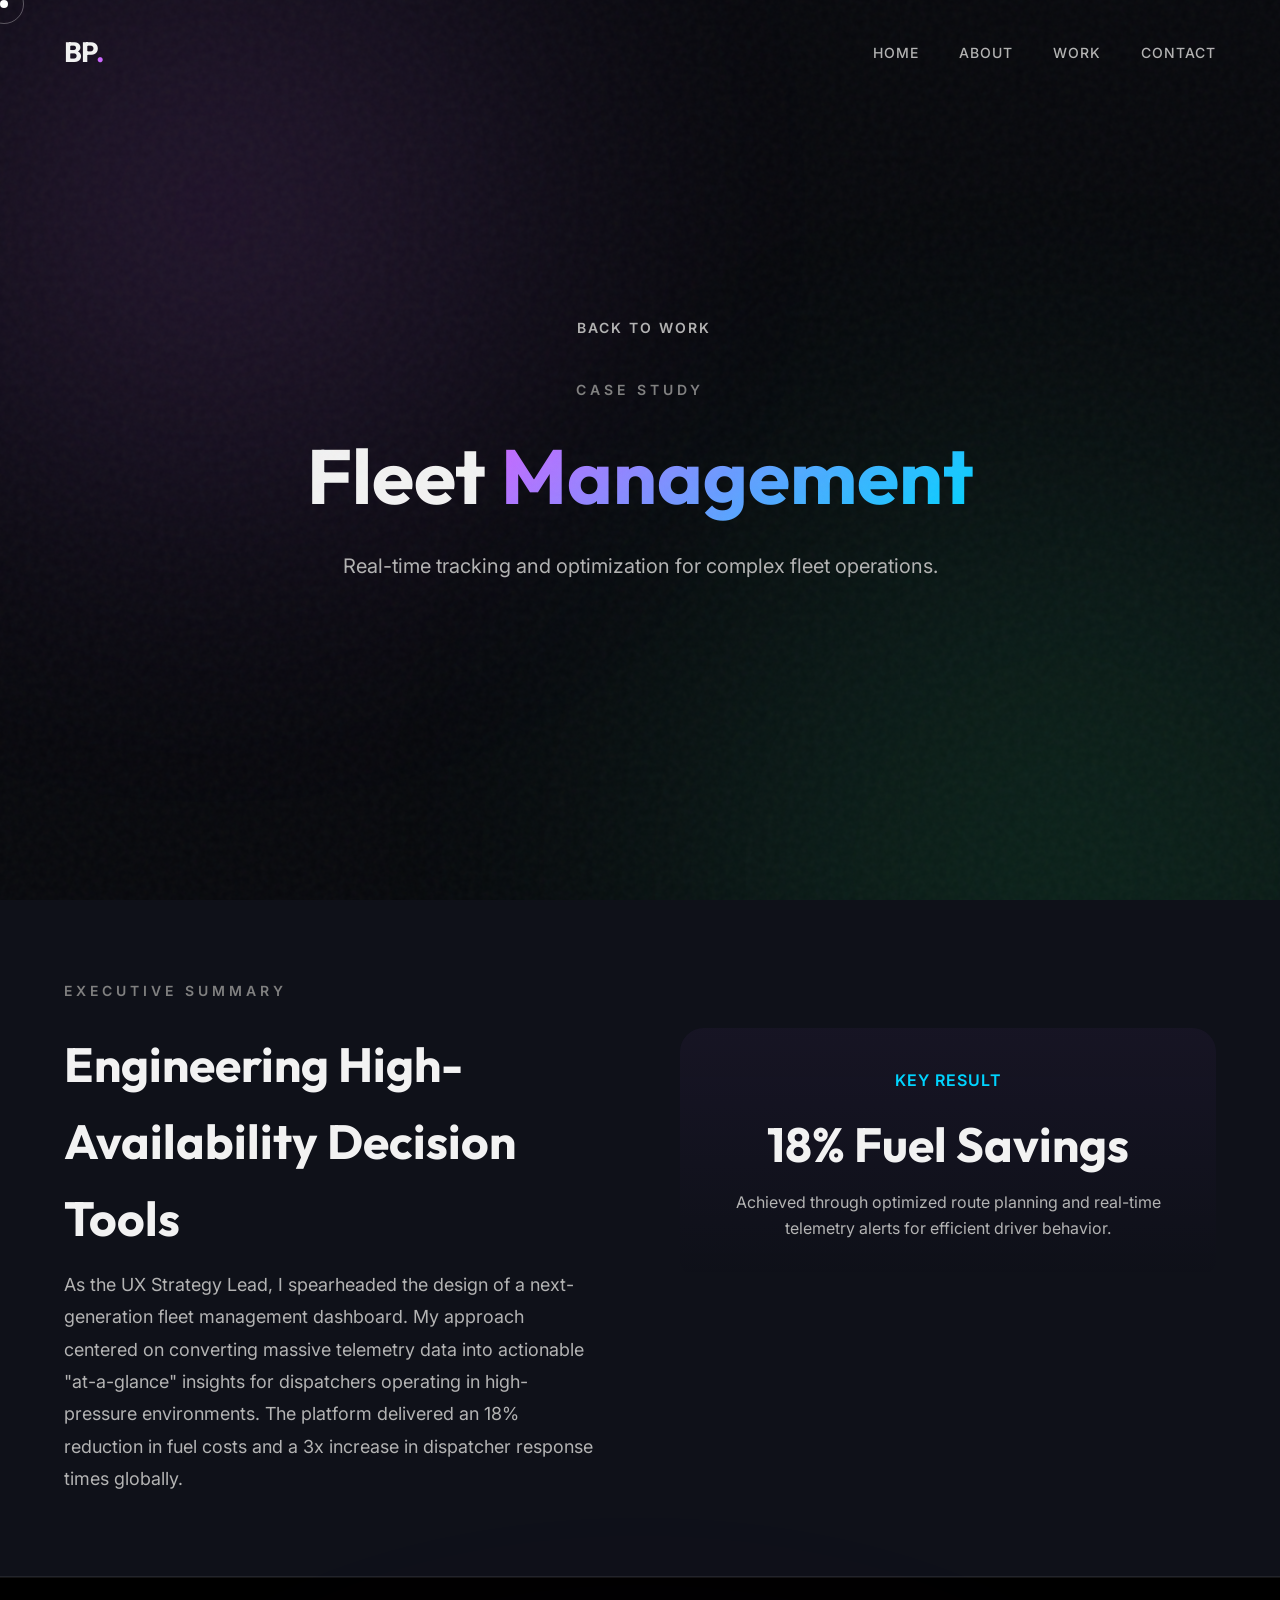
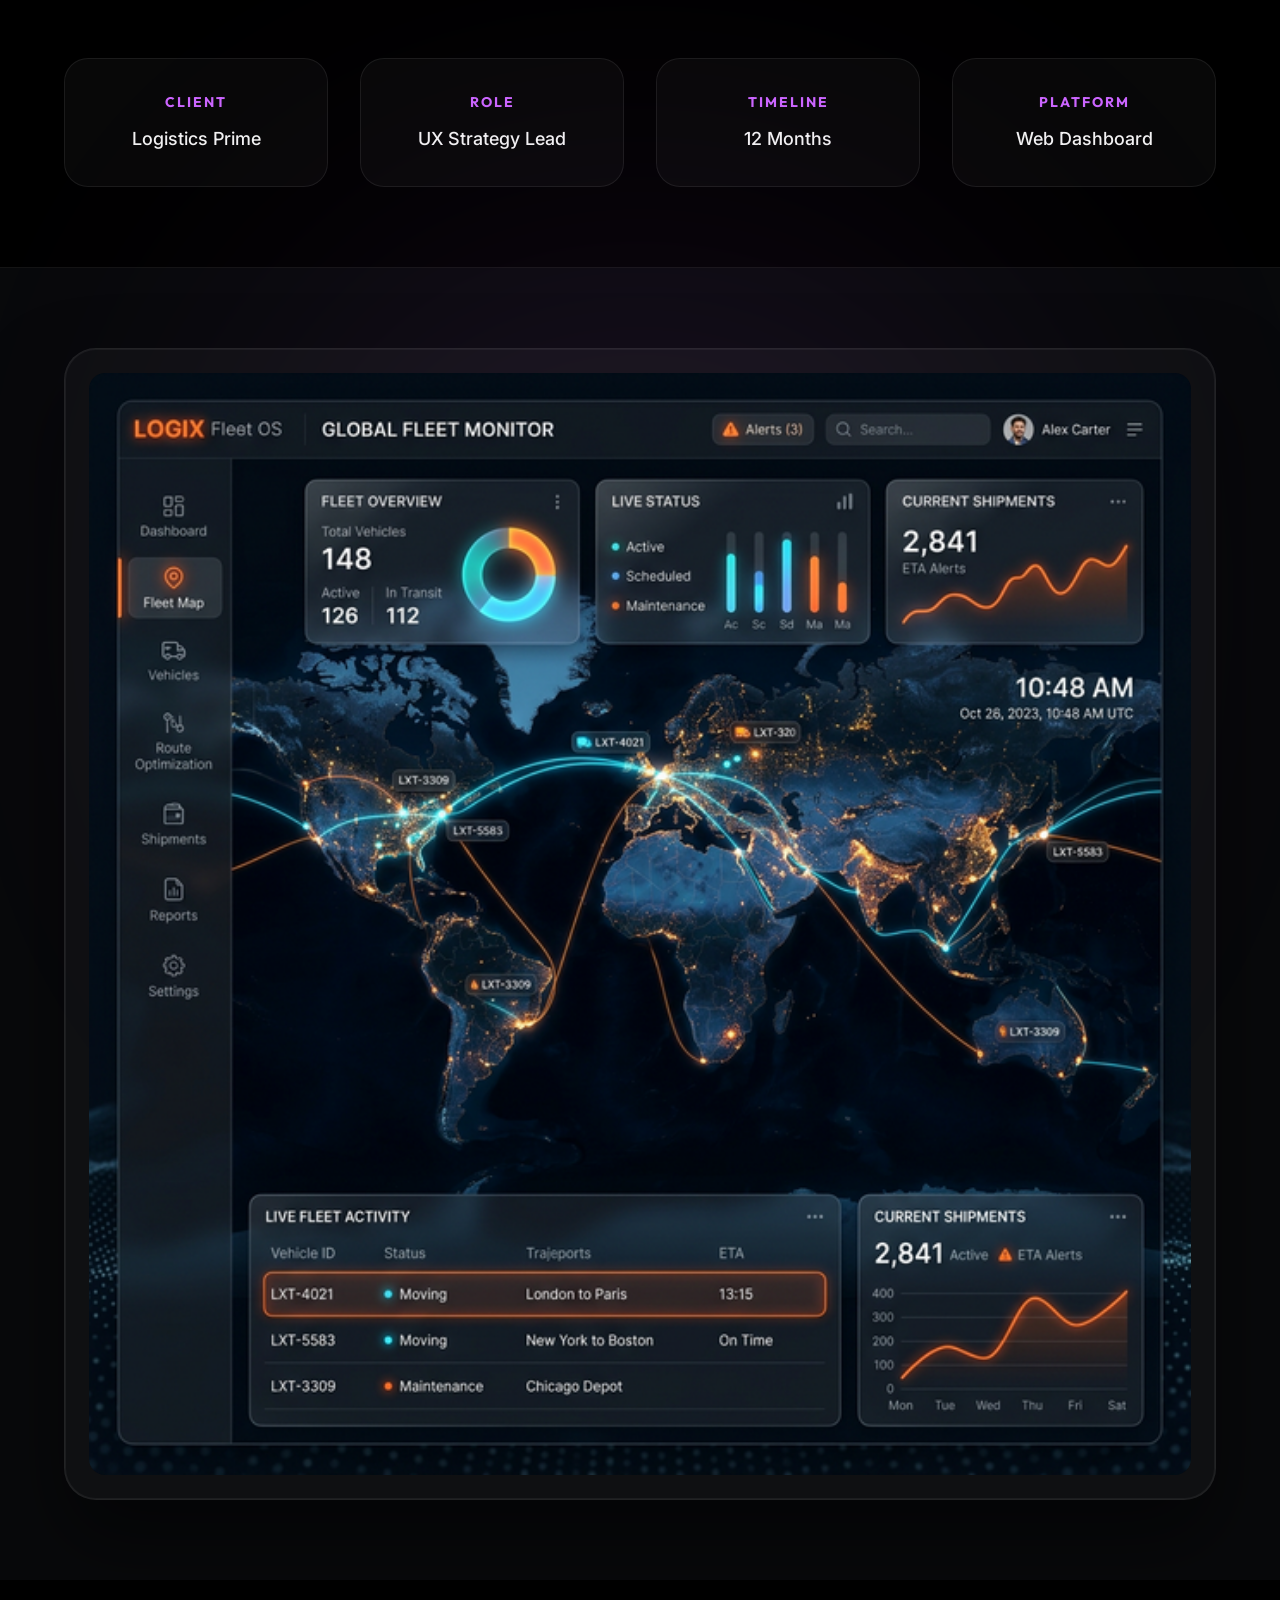
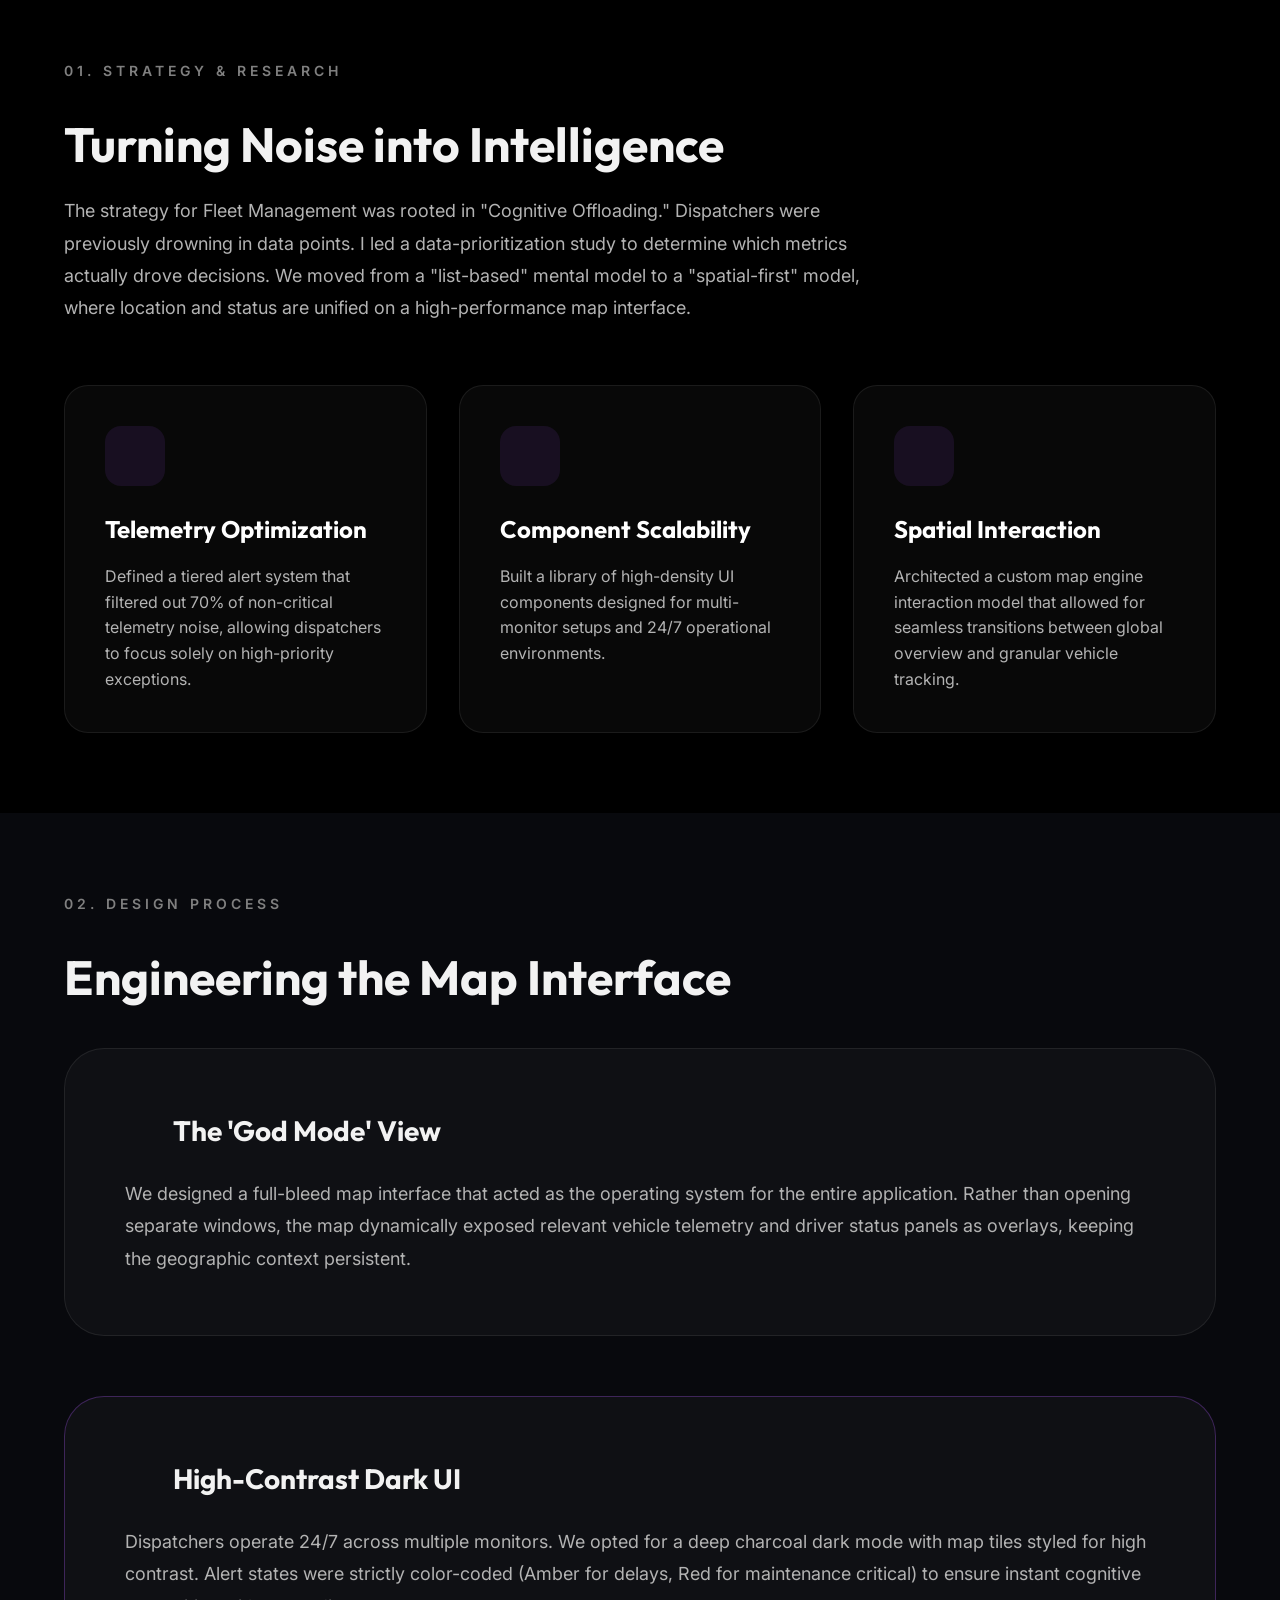
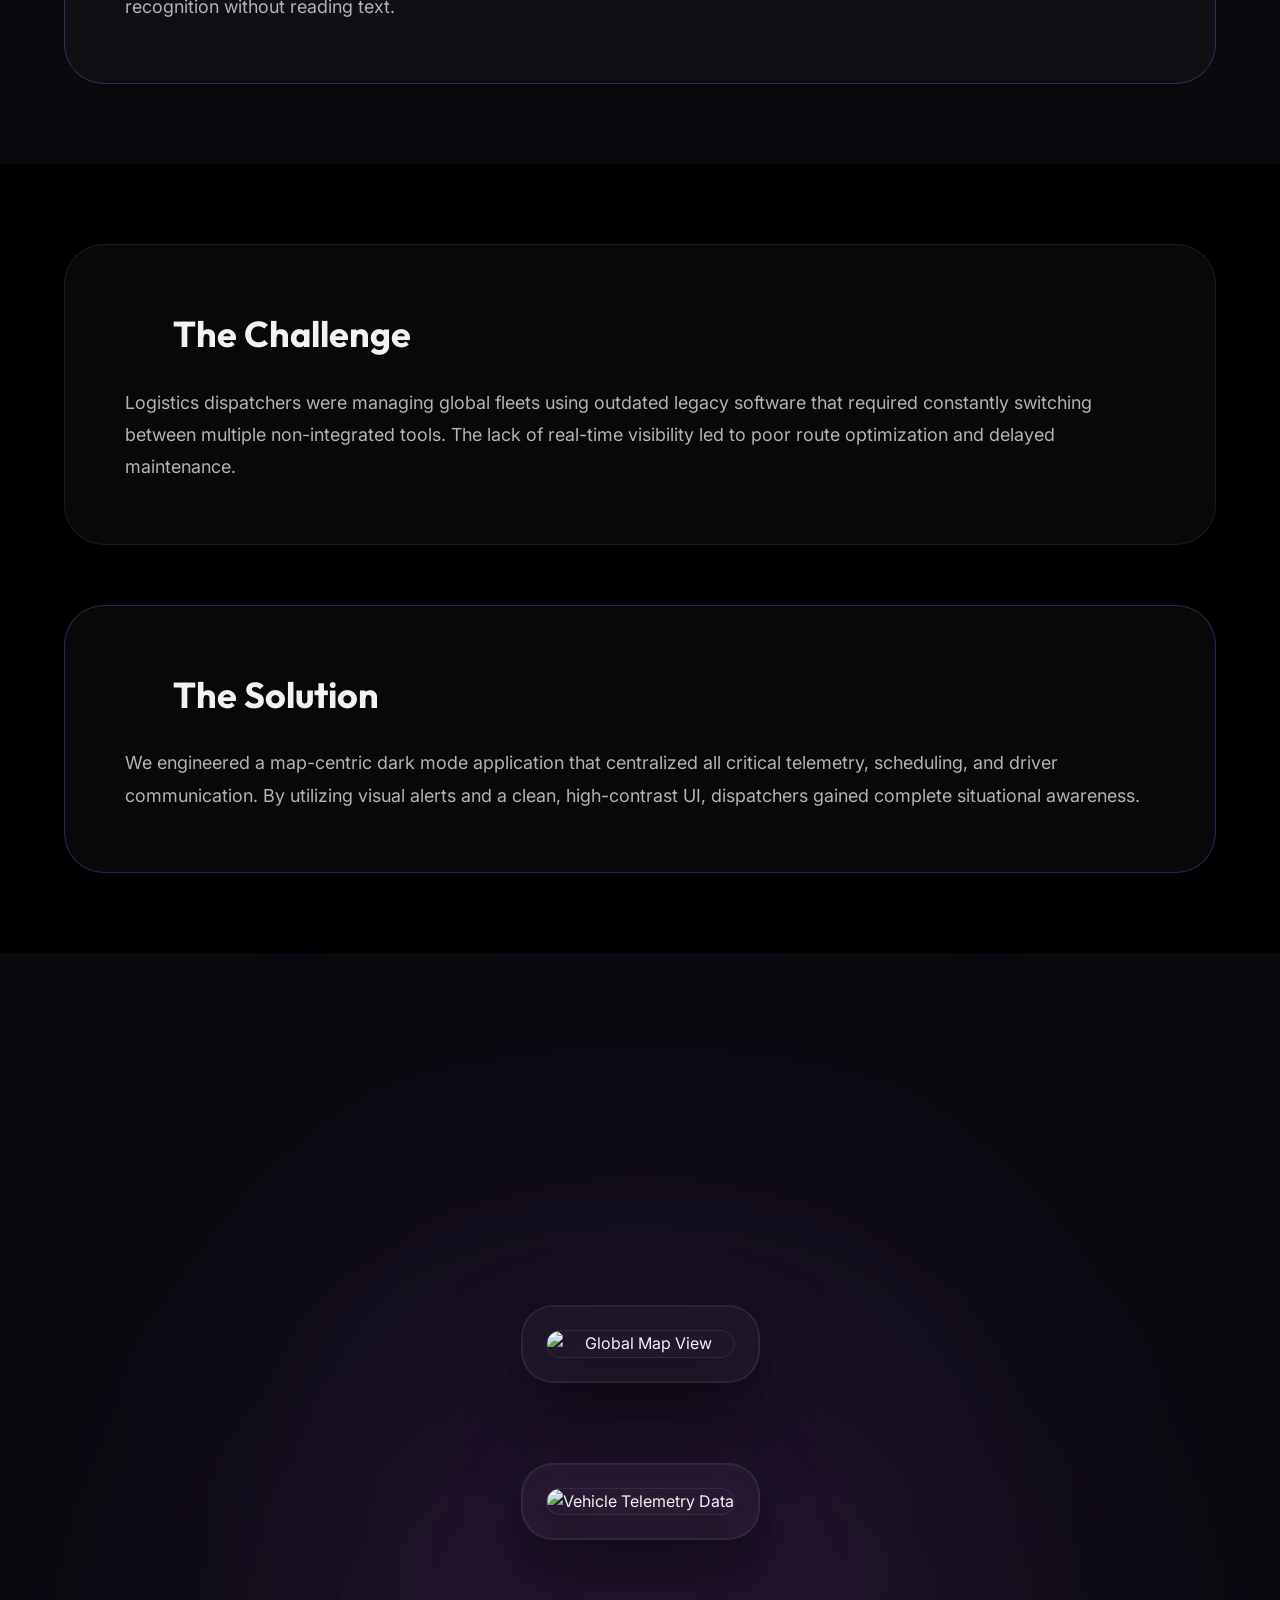
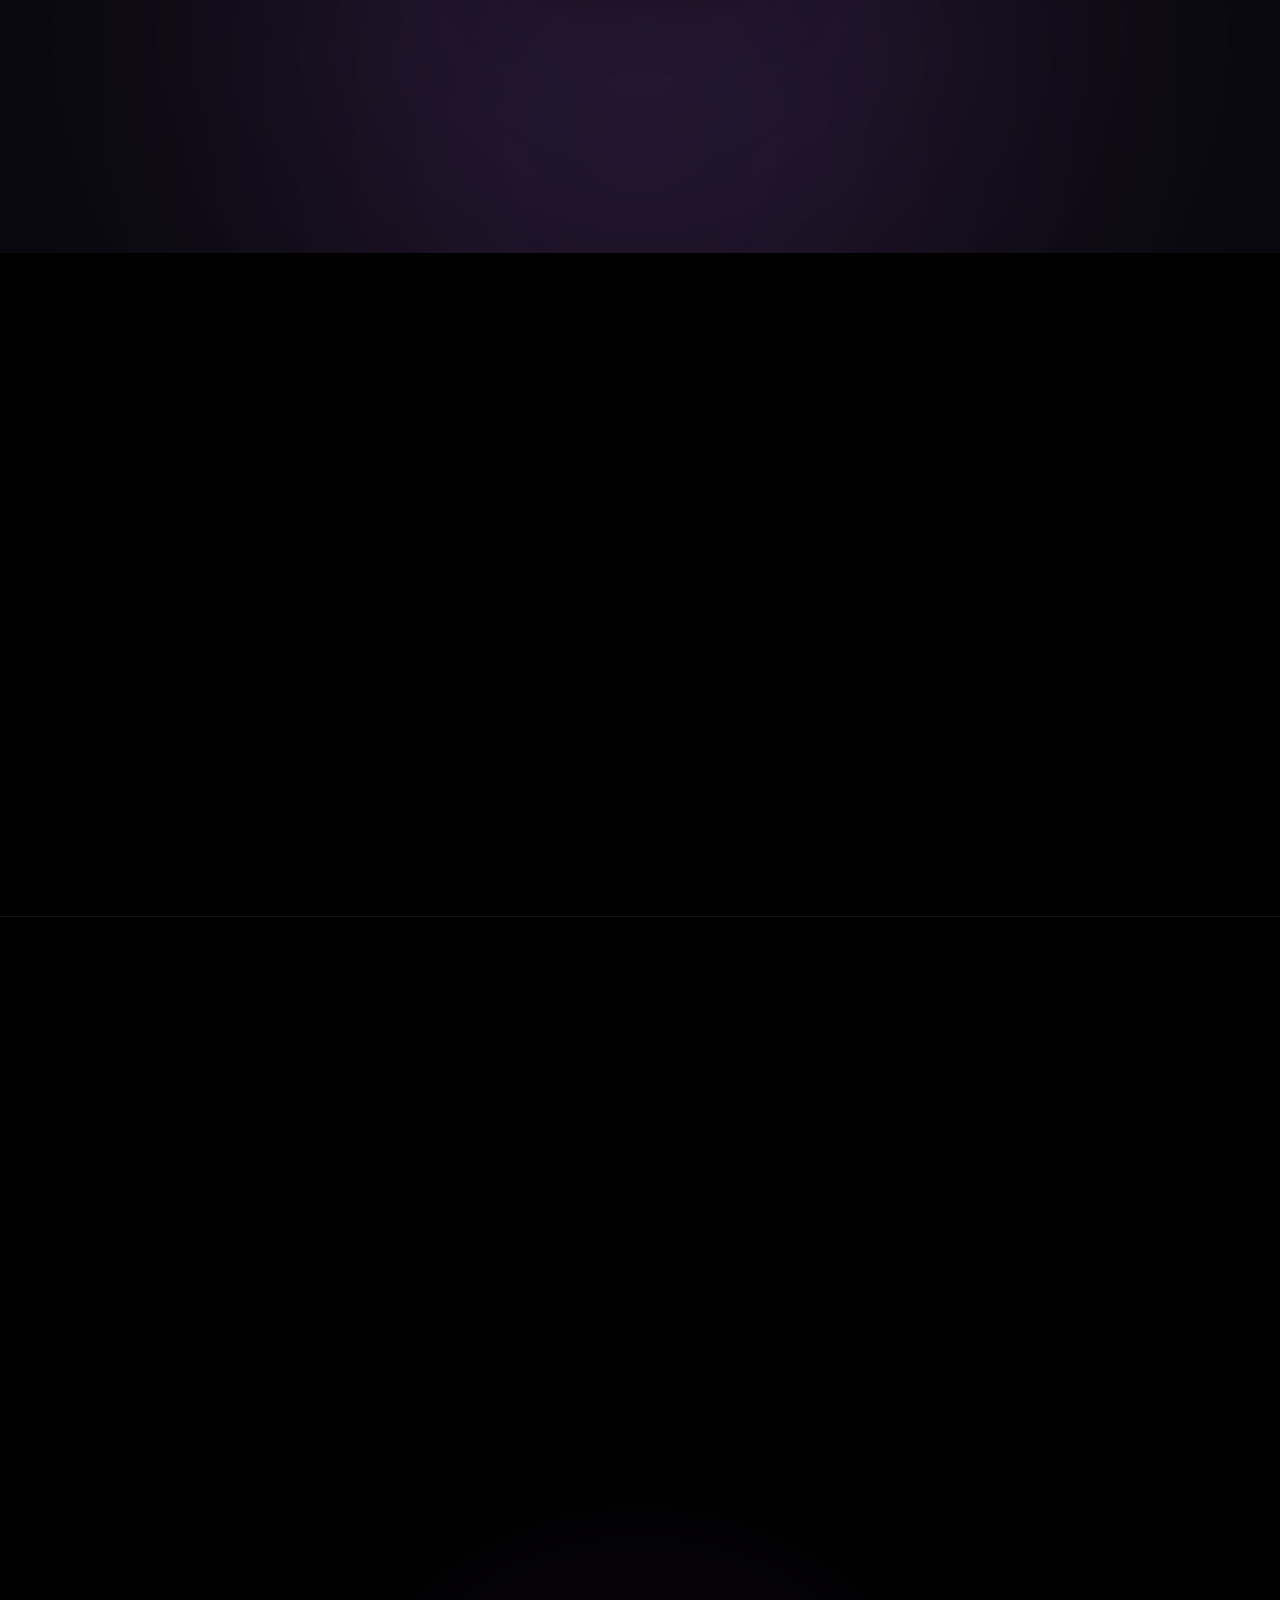
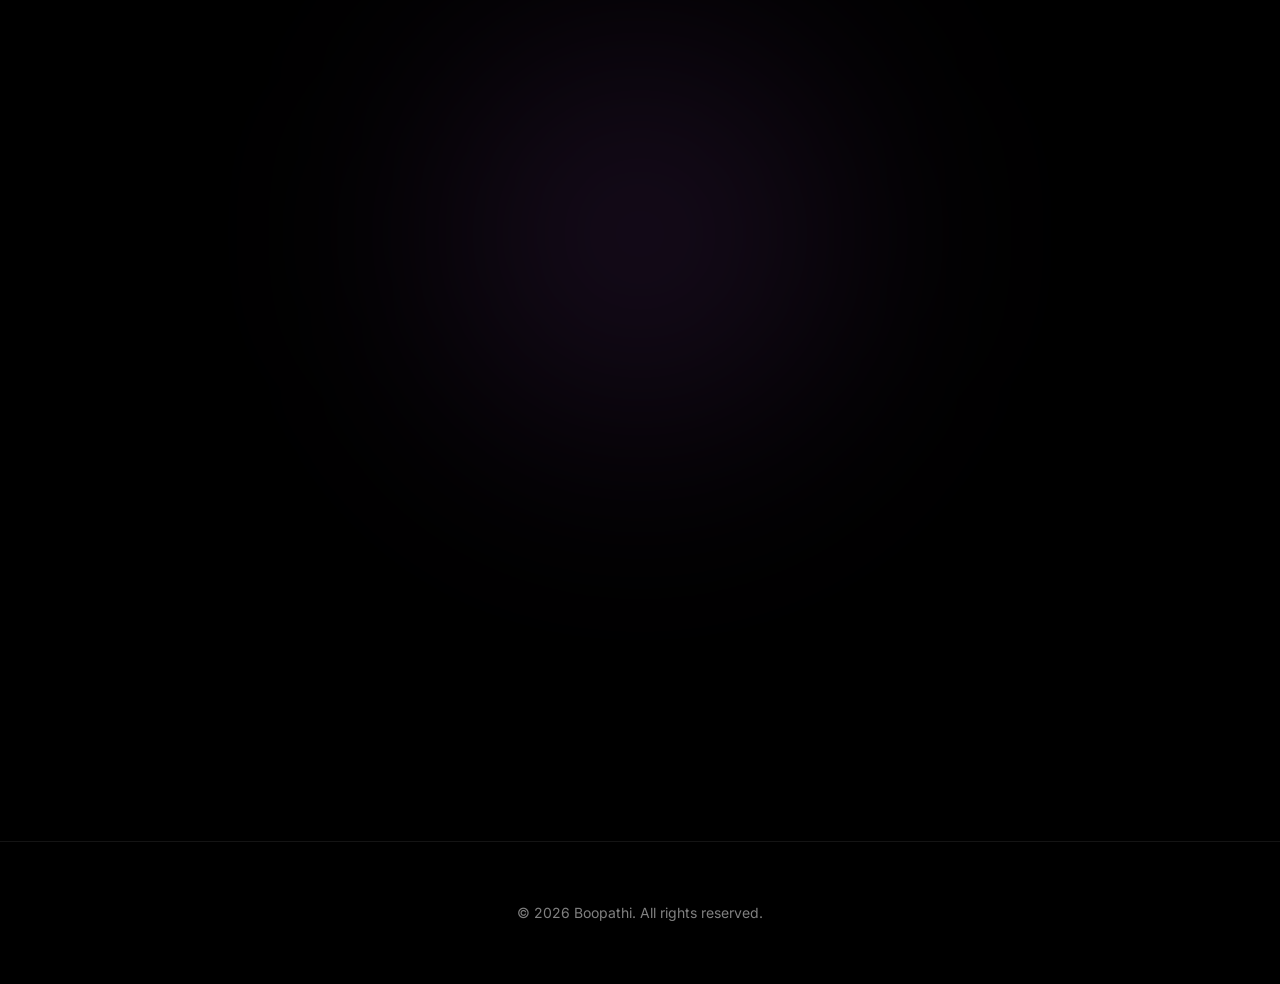
==== project-fleet.html @ 1b2f3fca "Initial commit: Portfolio website" ====
<!DOCTYPE html>
<html lang="en">

<head>
    <meta charset="UTF-8">
    <meta name="viewport" content="width=device-width, initial-scale=1.0">
    <title>Boopathi | Senior Product Design Manager | Fleet Management</title>
    <meta name="description" content="Case Study: Real-time tracking and optimization for complex global fleet operations.">
    <link rel="stylesheet" href="style.css">
    <link rel="preconnect" href="https://fonts.googleapis.com">
    <link rel="preconnect" href="https://fonts.gstatic.com" crossorigin>
    <link
        href="https://fonts.googleapis.com/css2?family=Inter:wght@300;400;500;600;700&family=Outfit:wght@300;400;500;600;700&display=swap"
        rel="stylesheet">
    <script src="https://unpkg.com/lucide@latest"></script>
</head>

<body>
    <div class="cursor"></div>
    <div class="cursor-follower"></div>

    <nav class="navbar">
        <div class="container flex-between">
            <a href="index.html" class="logo outfit">BP<span>.</span></a>
            <ul class="nav-links">
                <li><a href="index.html">Home</a></li>
                <li><a href="about.html">About</a></li>
                <li><a href="work.html" class="active">Work</a></li>
                <li><a href="contact.html">Contact</a></li>
            </ul>
        </div>
    </nav>

    <main>
        <!-- Project Hero -->
        <section class="project-hero hero-fullscreen text-center section-padding">
            <div class="bg-glow glow-1"></div>
            <div class="bg-glow glow-3"></div>
            <div class="container container-relative reveal">
                <a href="work.html" class="back-link"><i data-lucide="arrow-left"></i> Back to Work</a>
                <span class="tagline mb-40">Case Study</span>
                <h1 class="hero-title outfit mb-40" style="font-size: clamp(3.5rem, 6vw, 5.5rem); line-height: 1.1;">
                    Fleet <span class="text-gradient">Management</span></h1>
                <p class="hero-desc" style="margin-left: auto; margin-right: auto;">
                    Real-time tracking and optimization for complex fleet operations.
                </p>
                <div class="hero-btns flex-center" style="margin-top: 40px;">
                </div>
            </div>
        </section>

        <!-- Executive Summary -->
        <section id="executive-summary" class="section-padding" style="background: hsl(var(--bg-card)); border-bottom: 1px solid var(--glass-border);">
            <div class="container reveal">
                <div class="bio-grid" style="grid-template-columns: 1fr 1fr; gap: 80px; align-items: start;">
                    <div>
                        <span class="tagline mb-24">Executive Summary</span>
                        <h2 class="section-title outfit">Engineering High-Availability Decision Tools</h2>
                        <p style="font-size: 18px; color: hsl(var(--text-muted)); line-height: 1.8;">
                            As the UX Strategy Lead, I spearheaded the design of a next-generation fleet management dashboard. My approach centered on converting massive telemetry data into actionable "at-a-glance" insights for dispatchers operating in high-pressure environments. The platform delivered an 18% reduction in fuel costs and a 3x increase in dispatcher response times globally.
                        </p>
                    </div>
                    <div class="metric-card" style="margin-top: 48px; border: 1px solid var(--secondary-neon);">
                        <p style="font-size: 16px; color: hsl(var(--secondary-neon)); font-weight: 600; margin-bottom: 12px; text-transform: uppercase; letter-spacing: 1px;">Key Result</p>
                        <h3 class="outfit" style="font-size: 48px; margin-bottom: 8px;">18% Fuel Savings</h3>
                        <p style="font-size: 16px; color: hsl(var(--text-muted));">Achieved through optimized route planning and real-time telemetry alerts for efficient driver behavior.</p>
                    </div>
                </div>
            </div>
        </section>

        <!-- Project Overview Data -->
        <section id="overview" class="project-meta-container section-padding">
            <div class="container reveal">
                <div class="meta-grid">
                    <div class="meta-item text-center">
                        <i data-lucide="building" style="color: hsl(var(--primary-neon)); margin-bottom: 16px;"></i>
                        <h4>Client</h4>
                        <p style="font-size: 18px; font-weight: 500;">Logistics Prime</p>
                    </div>
                    <div class="meta-item text-center">
                        <i data-lucide="user" style="color: hsl(var(--primary-neon)); margin-bottom: 16px;"></i>
                        <h4>Role</h4>
                        <p style="font-size: 18px; font-weight: 500;">UX Strategy Lead</p>
                    </div>
                    <div class="meta-item text-center">
                        <i data-lucide="calendar" style="color: hsl(var(--primary-neon)); margin-bottom: 16px;"></i>
                        <h4>Timeline</h4>
                        <p style="font-size: 18px; font-weight: 500;">12 Months</p>
                    </div>
                    <div class="meta-item text-center">
                        <i data-lucide="monitor" style="color: hsl(var(--primary-neon)); margin-bottom: 16px;"></i>
                        <h4>Platform</h4>
                        <p style="font-size: 18px; font-weight: 500;">Web Dashboard</p>
                    </div>
                </div>
            </div>
        </section>

        <!-- Project Mockup Hero -->
        <section class="project-mockup-hero section-padding">
            <div class="container reveal">
                <div class="mockup-wrapper tilt-card">
                    <img src="assets/fleet_mockup.png" alt="Fleet Management Dashboard Mockup" class="mockup-img">
                </div>
            </div>
        </section>

        <!-- Data Strategy & Real-time Visualization -->
        <section class="project-details section-padding" style="background: black;">
            <div class="container reveal">
                <div class="mb-40">
                    <span class="tagline mb-24">01. Strategy & Research</span>
                    <h2 class="section-title outfit">Turning Noise into Intelligence</h2>
                    <p style="font-size: 18px; color: hsl(var(--text-muted)); line-height: 1.8; max-width: 800px;">
                        The strategy for Fleet Management was rooted in "Cognitive Offloading." Dispatchers were previously drowning in data points. I led a data-prioritization study to determine which metrics actually drove decisions. We moved from a "list-based" mental model to a "spatial-first" model, where location and status are unified on a high-performance map interface.
                    </p>
                </div>

                <div class="process-grid mt-80">
                    <div class="process-card">
                        <div class="icon-wrapper">
                            <i data-lucide="activity"></i>
                        </div>
                        <h3>Telemetry Optimization</h3>
                        <p>Defined a tiered alert system that filtered out 70% of non-critical telemetry noise, allowing dispatchers to focus solely on high-priority exceptions.</p>
                    </div>
                    <div class="process-card">
                        <div class="icon-wrapper">
                            <i data-lucide="layout-grid"></i>
                        </div>
                        <h3>Component Scalability</h3>
                        <p>Built a library of high-density UI components designed for multi-monitor setups and 24/7 operational environments.</p>
                    </div>
                    <div class="process-card">
                        <div class="icon-wrapper">
                            <i data-lucide="map"></i>
                        </div>
                        <h3>Spatial Interaction</h3>
                        <p>Architected a custom map engine interaction model that allowed for seamless transitions between global overview and granular vehicle tracking.</p>
                    </div>
                </div>
            </div>
        </section>

        <!-- Design Process -->
        <section class="project-details section-padding">
            <div class="container reveal">
                <span class="tagline mb-24">02. Design Process</span>
                <h2 class="section-title outfit mb-40">Engineering the Map Interface</h2>

                <div class="detail-block">
                    <div style="display: flex; gap: 16px; align-items: center; margin-bottom: 24px;">
                        <i data-lucide="layers" style="color: hsl(var(--primary-neon)); width: 32px; height: 32px;"></i>
                        <h3 class="outfit" style="margin: 0; font-size: 28px;">The 'God Mode' View</h3>
                    </div>
                    <p style="font-size: 18px; color: hsl(var(--text-muted)); line-height: 1.8;">
                        We designed a full-bleed map interface that acted as the operating system for the entire
                        application. Rather than opening separate windows, the map dynamically exposed relevant vehicle
                        telemetry and driver status panels as overlays, keeping the geographic context persistent.
                    </p>
                </div>

                <div class="detail-block mt-80" style="border-color: rgba(168, 85, 247, 0.3);">
                    <div style="display: flex; gap: 16px; align-items: center; margin-bottom: 24px;">
                        <i data-lucide="sun" style="color: hsl(var(--secondary-neon)); width: 32px; height: 32px;"></i>
                        <h3 class="outfit" style="margin: 0; font-size: 28px;">High-Contrast Dark UI</h3>
                    </div>
                    <p style="font-size: 18px; color: hsl(var(--text-muted)); line-height: 1.8;">
                        Dispatchers operate 24/7 across multiple monitors. We opted for a deep charcoal dark mode with
                        map tiles styled for high contrast. Alert states were strictly color-coded (Amber for delays,
                        Red for maintenance critical) to ensure instant cognitive recognition without reading text.
                    </p>
                </div>
            </div>
        </section>

        <!-- The Problem & Solution -->
        <section class="project-details section-padding" style="background: black;">
            <div class="container reveal">
                <div class="detail-block">
                    <div style="display: flex; gap: 16px; align-items: center; margin-bottom: 24px;">
                        <i data-lucide="alert-circle"
                            style="color: hsl(var(--primary-neon)); width: 32px; height: 32px;"></i>
                        <h2 class="section-title outfit" style="margin: 0; font-size: 36px;">The Challenge</h2>
                    </div>
                    <p style="font-size: 18px; color: hsl(var(--text-muted)); line-height: 1.8;">
                        Logistics dispatchers were managing global fleets using outdated legacy software that required
                        constantly switching between multiple non-integrated tools. The lack of real-time visibility led
                        to poor route optimization and delayed maintenance.
                    </p>
                </div>

                <div class="detail-block mt-80" style="border-color: rgba(168, 85, 247, 0.3);">
                    <div style="display: flex; gap: 16px; align-items: center; margin-bottom: 24px;">
                        <i data-lucide="check-circle"
                            style="color: hsl(var(--secondary-neon)); width: 32px; height: 32px;"></i>
                        <h2 class="section-title outfit" style="margin: 0; font-size: 36px;">The Solution</h2>
                    </div>
                    <p style="font-size: 18px; color: hsl(var(--text-muted)); line-height: 1.8;">
                        We engineered a map-centric dark mode application that centralized all critical telemetry,
                        scheduling, and driver communication. By utilizing visual alerts and a clean, high-contrast UI,
                        dispatchers gained complete situational awareness.
                    </p>
                </div>
            </div>
        </section>

        <!-- More Mockups -->
        <section class="project-hero hero-fullscreen section-padding">
            <div class="container reveal">
                <div class="gallery-grid" style="gap: 80px;">
                    <div class="mockup-wrapper">
                        <img src="https://images.unsplash.com/photo-1519003722824-194d4455a60c?auto=format&fit=crop&q=80&w=2075"
                            alt="Global Map View" class="mockup-img">
                    </div>
                    <div class="mockup-wrapper">
                        <img src="https://images.unsplash.com/photo-1581404490987-1e5f8490a2a1?auto=format&fit=crop&q=80&w=2070"
                            alt="Vehicle Telemetry Data" class="mockup-img">
                    </div>
                </div>
            </div>
        </section>

        <!-- Outcomes & Impact -->
        <section class="project-details section-padding" style="background: black;">
            <div class="container reveal">
                <span class="tagline mb-24">03. Outcomes & Impact</span>
                <h2 class="section-title outfit mb-40">Precision Logistics</h2>
                <p style="font-size: 18px; color: hsl(var(--text-muted)); line-height: 1.8; max-width: 800px;">
                    By transforming a fragmented workflow into a unified visual experience, the logistics company
                    dramatically improved fleet efficiency, saving fuel and predicting maintenance needs before they
                    caused downtime.
                </p>

                <div class="outcome-grid">
                    <div class="metric-card">
                        <div class="metric-value">18%</div>
                        <div class="metric-label">Reduction in Fuel Costs</div>
                    </div>
                    <div class="metric-card">
                        <div class="metric-value">3x</div>
                        <div class="metric-label">Faster Response Times</div>
                    </div>
                    <div class="metric-card">
                        <div class="metric-value">92%</div>
                        <div class="metric-label">On-Time Delivery Rate</div>
                    </div>
                </div>
            </div>
        </section>

        <!-- Next Project Pagination -->
        <section class="project-pagination section-padding text-center">
            <div class="container reveal">
                <p class="tagline mb-40">Next Project</p>
                <a href="project-underwriting.html" class="next-project-link">
                    <h2 class="hero-title outfit transition-link">Underwriting Platform <i
                            data-lucide="arrow-right"></i></h2>
                </a>
            </div>
        </section>

        <section id="contact" class="contact">
            <div class="contact-glow"></div>
            <div class="container reveal">
                <div class="contact-card-wrapper">
                    <div class="contact-card">
                    <div class="contact-icon-box">
                        <i data-lucide="mail"></i>
                    </div>
                    <span class="tagline-pill">Design Strategy & Leadership</span>
                    <h2 class="contact-title outfit">Ready to scale your product experience?</h2>
                    <p class="contact-desc">If you are looking for a design leader to solve complex workflows, build scalable systems, and drive real business impact, I would love to connect.</p>
                    
                    <div class="contact-cta-card">
                        <h3 class="outfit">Let's build something that creates real impact for your business.</h3>
                    </div>

                    <div class="contact-footer-row">
                        <a href="tel:+918072181654" class="contact-item">
                            <i data-lucide="phone"></i>
                            +91 80721 81654
                        </a>
                        <div class="contact-item">
                            <i data-lucide="mail"></i>
                            boopathiuxd@gmail.com
                            <button class="copy-btn" title="Copy Email">
                                <i data-lucide="copy" style="width: 14px; height: 14px; margin-left: 4px;"></i>
                            </button>
                        </div>
                        <div class="contact-item">
                            <i data-lucide="map-pin"></i>
                            Remote Worldwide
                        </div>
                    </div>
                </div> <!-- end contact-card-wrapper -->
            </div>
        </section>
    </main>

    <footer class="footer">
        <div class="container text-center">
            <p>&copy; 2026 Boopathi. All rights reserved.</p>
        </div>
    </footer>

    <script src="script.js"></script>
    <script>
        lucide.createIcons();
    </script>
</body>

</html>
---- style.css ----
:root {
    /* Color Palette - Cyberpunk / Premium Dark */
    --bg-dark: 230 25% 4%;
    --bg-card: 230 25% 8%;
    --primary-neon: 280 100% 70%;
    --secondary-neon: 190 100% 50%;
    --accent-neon: 150 100% 60%;

    --text-main: 0 0% 95%;
    --text-muted: 0 0% 70%;
    --text-dim: 0 0% 50%;

    --glass-bg: rgba(255, 255, 255, 0.03);
    --glass-border: rgba(255, 255, 255, 0.08);
    --glass-blur: 16px;

    --transition-smooth: all 0.5s cubic-bezier(0.23, 1, 0.32, 1);
    --container-max: 1200px;

    /* New Futuristic Accents */
    --glow-strength: 0 0 20px rgba(168, 85, 247, 0.2);
}

/* Base Styles */
* {
    margin: 0;
    padding: 0;
    box-sizing: border-box;
    cursor: none;
    /* Custom cursor */
}

html {
    scroll-behavior: smooth;
}

body {
    font-family: 'Inter', sans-serif;
    background-color: hsl(var(--bg-dark));
    color: hsl(var(--text-main));
    overflow-x: hidden;
    line-height: 1.6;
}

body::after {
    content: '';
    position: fixed;
    top: 0;
    left: 0;
    width: 100%;
    height: 100%;
    pointer-events: none;
    z-index: 9999;
    opacity: 0.04;
    background-image: url("data:image/svg+xml,%3Csvg viewBox='0 0 200 200' xmlns='http://www.w3.org/2000/svg'%3E%3Cfilter id='noiseFilter'%3E%3CfeTurbulence type='fractalNoise' baseFrequency='0.65' numOctaves='3' stitchTiles='stitch'/%3E%3C/filter%3E%3Crect width='100%25' height='100%25' filter='url(%23noiseFilter)'/%3E%3C/svg%3E");
}

h1,
h2,
h3,
h4,
.outfit {
    font-family: 'Outfit', sans-serif;
    font-weight: 700;
}

a {
    text-decoration: none;
    color: inherit;
    transition: var(--transition-smooth);
}

ul {
    list-style: none;
}

img {
    max-width: 100%;
    display: block;
}

.container {
    max-width: var(--container-max);
    margin: 0 auto;
    padding: 0 24px;
}

.section-padding {
    padding: 80px 0;
}

.flex-between {
    display: flex;
    justify-content: space-between;
    align-items: center;
}

.text-center {
    text-align: center;
}

/* Custom Cursor */
.cursor {
    width: 8px;
    height: 8px;
    background: white;
    border-radius: 50%;
    position: fixed;
    pointer-events: none;
    z-index: 9999;
}

.cursor-follower {
    width: 40px;
    height: 40px;
    border: 1px solid rgba(255, 255, 255, 0.3);
    border-radius: 50%;
    position: fixed;
    pointer-events: none;
    z-index: 9998;
    transition: transform 0.15s ease-out, background 0.3s ease;
}

/* Navbar */
.navbar {
    position: fixed;
    top: 0;
    left: 0;
    width: 100%;
    padding: 30px 0;
    z-index: 1000;
    transition: var(--transition-smooth);
}

.navbar.scrolled {
    padding: 15px 0;
    background: rgba(10, 11, 14, 0.8);
    backdrop-filter: blur(20px);
    border-bottom: 1px solid var(--glass-border);
}

.logo {
    font-size: 28px;
    letter-spacing: -1px;
}

.logo span {
    color: hsl(var(--primary-neon));
}

.nav-links {
    display: flex;
    gap: 40px;
}

.nav-links a {
    font-size: 14px;
    font-weight: 500;
    color: hsl(var(--text-muted));
    letter-spacing: 1px;
    text-transform: uppercase;
}

.nav-links a:hover {
    color: white;
}

/* Hero Section */
.hero {
    min-height: 100vh;
    display: flex;
    align-items: center;
    position: relative;
    overflow: hidden;
}

.bg-glow {
    position: absolute;
    width: 600px;
    height: 600px;
    border-radius: 50%;
    filter: blur(150px);
    z-index: 0;
    opacity: 0.15;
    pointer-events: none;
}

.glow-1 {
    top: -100px;
    left: -100px;
    background: hsl(var(--primary-neon));
    animation: pulse 10s infinite alternate;
}

.glow-2 {
    bottom: -100px;
    right: -100px;
    background: hsl(var(--secondary-neon));
    animation: pulse 10s infinite alternate-reverse;
}

@keyframes pulse {
    0% {
        transform: scale(1) translate(0, 0);
    }

    100% {
        transform: scale(1.4) translate(100px, 50px);
    }
}

@keyframes float {
    0% {
        transform: translateY(0px) rotate(0deg);
    }

    50% {
        transform: translateY(-20px) rotate(2deg);
    }

    100% {
        transform: translateY(0px) rotate(0deg);
    }
}

.glow-3 {
    top: 50%;
    left: 50%;
    transform: translate(-50%, -50%);
    background: hsl(var(--accent-neon));
    opacity: 0.1;
    width: 800px;
    height: 800px;
}

.hero .container {
    position: relative;
    z-index: 1;
}

.tagline {
    font-size: 14px;
    font-weight: 600;
    text-transform: uppercase;
    letter-spacing: 4px;
    color: hsl(var(--text-dim));
    margin-bottom: 24px;
    display: block;
}

.hero-title {
    font-size: clamp(3rem, 8vw, 6rem);
    line-height: 1;
    margin-bottom: 32px;
}

.text-gradient {
    background: linear-gradient(135deg, hsl(var(--primary-neon)), hsl(var(--secondary-neon)));
    -webkit-background-clip: text;
    background-clip: text;
    -webkit-text-fill-color: transparent;
}

.hero-desc {
    font-size: 20px;
    color: hsl(var(--text-muted));
    max-width: 600px;
    margin: 0 auto 48px;
    line-height: 1.6;
}

.hero-btns {
    display: flex;
    justify-content: center;
    gap: 20px;
}

/* Buttons */
.btn {
    padding: 18px 40px;
    border-radius: 100px;
    font-weight: 600;
    font-size: 15px;
    display: inline-flex;
    align-items: center;
    gap: 10px;
    transition: var(--transition-smooth);
}

.btn-primary {
    background: white;
    color: black;
}

.btn-primary:hover {
    transform: translateY(-5px);
    box-shadow: 0 20px 40px rgba(255, 255, 255, 0.15);
}

.btn-glass {
    background: var(--glass-bg);
    border: 1px solid var(--glass-border);
    backdrop-filter: blur(var(--glass-blur));
}

.btn-glass:hover {
    background: rgba(255, 255, 255, 0.08);
    border-color: rgba(255, 255, 255, 0.2);
}

.btn-text {
    font-weight: 600;
    display: flex;
    align-items: center;
    gap: 8px;
    color: hsl(var(--primary-neon));
}

.btn-text i {
    transition: transform 0.3s ease;
}

.btn-text:hover i {
    transform: translate(3px, -3px);
}

/* Work Section */
.work {
    background: #08090b;
}

.section-header {
    margin-bottom: 80px;
}

.section-title {
    font-size: 48px;
    margin-bottom: 12px;
}

.section-subtitle {
    font-size: 18px;
    color: hsl(var(--text-dim));
}

.project-grid {
    display: grid;
    grid-template-columns: repeat(2, 1fr);
    gap: 40px;
}

.project-card {
    border-radius: 32px;
    overflow: hidden;
    background: var(--bg-card);
    transition: var(--transition-smooth);
    position: relative;
}

.project-img {
    height: 400px;
    overflow: hidden;
}

.project-img img {
    width: 100%;
    height: 100%;
    object-fit: cover;
    transition: var(--transition-smooth);
    opacity: 0.8;
}

.project-card:hover .project-img img {
    transform: scale(1.05);
    opacity: 1;
}

.project-content {
    padding: 40px;
}

.project-tag {
    font-size: 12px;
    font-weight: 700;
    text-transform: uppercase;
    letter-spacing: 2px;
    color: hsl(var(--primary-neon));
    margin-bottom: 16px;
    display: block;
}

.project-title {
    font-size: 28px;
    margin-bottom: 24px;
}

.project-tech {
    display: flex;
    gap: 12px;
}

.project-tech span {
    font-size: 12px;
    padding: 6px 16px;
    border-radius: 100px;
    background: rgba(255, 255, 255, 0.05);
    border: 1px solid var(--glass-border);
    color: hsl(var(--text-muted));
}

/* About Section (What I Excel At) */
.about {
    background: #000;
}

.skills-grid {
    display: grid;
    grid-template-columns: repeat(auto-fit, minmax(250px, 1fr));
    gap: 32px;
    margin-top: 48px;
}

.skills-grid h3 {
    font-size: 24px;
    color: hsl(var(--text-main));
    padding: 32px;
    background: var(--glass-bg);
    border: 1px solid var(--glass-border);
    border-radius: 24px;
    transition: var(--transition-smooth);
}

.skills-grid h3:hover {
    transform: translateY(-5px);
    background: rgba(255, 255, 255, 0.05);
    border-color: rgba(255, 255, 255, 0.15);
}

/* Testimonials */
.testimonial-grid {
    display: grid;
    grid-template-columns: repeat(auto-fit, minmax(300px, 1fr));
    gap: 32px;
    margin-top: 48px;
}

.testimonial-card {
    background: var(--bg-card);
    padding: 40px;
    border-radius: 24px;
    border: 1px solid var(--glass-border);
    display: flex;
    flex-direction: column;
    justify-content: space-between;
    gap: 24px;
}

.testimonial-text {
    font-size: 18px;
    color: hsl(var(--text-main));
    font-style: italic;
}

.testimonial-author strong {
    display: block;
    color: hsl(var(--primary-neon));
    margin-bottom: 4px;
}

.testimonial-author span {
    font-size: 14px;
    color: hsl(var(--text-muted));
}

/* FAQ */
.faq-list {
    display: flex;
    flex-direction: column;
    gap: 16px;
    margin-top: 48px;
    max-width: 800px;
}

.faq-item {
    background: var(--bg-card);
    border: 1px solid var(--glass-border);
    border-radius: 16px;
    padding: 24px;
    cursor: pointer;
    transition: var(--transition-smooth);
}

.faq-item:hover {
    background: rgba(255, 255, 255, 0.05);
}

.faq-question {
    display: flex;
    justify-content: space-between;
    align-items: center;
    font-size: 18px;
    font-weight: 500;
}

.faq-question i {
    color: hsl(var(--primary-neon));
    transition: transform 0.3s ease;
}

.faq-answer {
    max-height: 0;
    overflow: hidden;
    transition: all 0.5s cubic-bezier(0.23, 1, 0.32, 1);
    color: hsl(var(--text-muted));
    font-size: 16px;
    line-height: 1.6;
}

.faq-item.active {
    background: rgba(255, 255, 255, 0.05);
    border-color: hsl(var(--primary-neon), 0.3);
}

.faq-item.active .faq-answer {
    max-height: 200px;
    margin-top: 16px;
    padding-bottom: 8px;
}

.faq-item.active .faq-question i {
    transform: rotate(180deg);
}

/* Insights */
.insights {
    background: #000;
}

.insights-grid {
    display: grid;
    grid-template-columns: repeat(auto-fit, minmax(300px, 1fr));
    gap: 32px;
    margin-top: 48px;
}

.insight-card {
    background: var(--bg-card);
    border: 1px solid var(--glass-border);
    border-radius: 24px;
    padding: 40px;
    display: flex;
    flex-direction: column;
    gap: 16px;
    transition: var(--transition-smooth);
}

.insight-card:hover {
    transform: translateY(-5px);
    background: rgba(255, 255, 255, 0.05);
    border-color: rgba(255, 255, 255, 0.15);
}

.insight-date {
    font-size: 14px;
    color: hsl(var(--text-muted));
}

.insight-title {
    font-size: 24px;
    line-height: 1.3;
}

.insight-desc {
    color: hsl(var(--text-muted));
    font-size: 16px;
    margin-bottom: 16px;
}

.insight-link {
    font-weight: 600;
    display: flex;
    align-items: center;
    gap: 8px;
    width: max-content;
}

.insight-card:hover .insight-link i {
    transform: translate(3px, -3px);
}

/* Contact Section */
/* Contact Section - Premium Evolution */
.contact {
    position: relative;
    background: #000;
    overflow: hidden;
    padding: 180px 0;
}

.contact-glow {
    position: absolute;
    top: 50%;
    left: 50%;
    transform: translate(-50%, -50%);
    width: 600px;
    height: 600px;
    background: radial-gradient(circle, hsl(var(--primary-neon) / 0.15) 0%, transparent 70%);
    filter: blur(100px);
    z-index: 0;
    pointer-events: none;
}

.contact-card::before {
    content: '';
    position: absolute;
    top: 0;
    left: 0;
    width: 100%;
    height: 1px;
    background: linear-gradient(90deg, transparent, var(--glass-border), transparent);
}

.contact-title {
    font-size: clamp(2.5rem, 8vw, 5.5rem);
    line-height: 1;
    margin-bottom: 32px;
    letter-spacing: -2px;
}

.contact-desc {
    font-size: clamp(1rem, 2vw, 1.25rem);
    color: hsl(var(--text-muted));
    max-width: 600px;
    margin: 0 auto 80px;
}

.contact-links {
    display: flex;
    flex-direction: column;
    align-items: center;
    gap: 40px;
}

.contact-email-wrapper {
    position: relative;
    display: inline-block;
}

.contact-email {
    font-size: clamp(1.5rem, 6vw, 4.5rem);
    font-weight: 700;
    letter-spacing: -1px;
    color: white;
    transition: var(--transition-smooth);
    position: relative;
    padding-bottom: 8px;
}

.contact-email::after {
    content: '';
    position: absolute;
    bottom: 0;
    left: 0;
    width: 0;
    height: 2px;
    background: linear-gradient(90deg, hsl(var(--primary-neon)), hsl(var(--secondary-neon)));
    transition: var(--transition-smooth);
}

.contact-email:hover {
    color: hsl(var(--primary-neon));
}

.contact-email:hover::after {
    width: 100%;
}

.contact-phone-btn {
    display: inline-flex;
    align-items: center;
    gap: 12px;
    padding: 16px 32px;
    background: rgba(255, 255, 255, 0.05);
    border: 1px solid var(--glass-border);
    border-radius: 100px;
    font-size: 18px;
    font-weight: 600;
    color: hsl(var(--text-main));
    transition: var(--transition-smooth);
}

.contact-phone-btn:hover {
    background: white;
    color: black;
    transform: translateY(-5px);
    box-shadow: 0 20px 40px rgba(255, 255, 255, 0.1);
}

.contact-socials {
    margin-top: 80px;
    display: flex;
    justify-content: center;
    gap: 24px;
}

.social-pill {
    padding: 12px 24px;
    border-radius: 100px;
    background: var(--glass-bg);
    border: 1px solid var(--glass-border);
    display: flex;
    align-items: center;
    gap: 10px;
    font-size: 14px;
    font-weight: 600;
    color: hsl(var(--text-muted));
    transition: var(--transition-smooth);
}

.social-pill:hover {
    background: rgba(255, 255, 255, 0.1);
    color: white;
    border-color: rgba(255, 255, 255, 0.3);
    transform: translateY(-3px);
}

.social-pill i {
    width: 18px;
    height: 18px;
}

/* Page Specific Enhancements */
.page-hero {
    padding-top: 200px;
    padding-bottom: 100px;
    position: relative;
    overflow: hidden;
}

/* Project Detail Page Styles */
.project-hero {
    display: flex;
    flex-direction: column;
    justify-content: center;
    align-items: center;
    min-height: 80vh;
    position: relative;
    text-align: center;
    overflow: hidden;
    padding-top: 150px;
}

.back-link {
    display: inline-flex;
    align-items: center;
    gap: 8px;
    font-size: 14px;
    font-weight: 600;
    text-transform: uppercase;
    letter-spacing: 2px;
    color: hsl(var(--text-muted));
    margin-bottom: 40px;
}

.back-link:hover {
    color: hsl(var(--primary-neon));
    transform: translateX(-5px);
}

.project-meta-container {
    background: #000;
    border-top: 1px solid var(--glass-border);
    border-bottom: 1px solid var(--glass-border);
}

.meta-grid {
    display: grid;
    grid-template-columns: repeat(auto-fit, minmax(200px, 1fr));
    gap: 32px;
}

.meta-item {
    background: var(--glass-bg);
    border: 1px solid var(--glass-border);
    padding: 32px;
    border-radius: 24px;
    backdrop-filter: blur(var(--glass-blur));
}

.meta-item h4 {
    font-size: 14px;
    text-transform: uppercase;
    letter-spacing: 2px;
    color: hsl(var(--primary-neon));
    margin-bottom: 12px;
}

.project-mockup-hero {
    background: #08090b;
}

.mockup-wrapper {
    position: relative;
    border-radius: 32px;
    padding: 24px;
    background: var(--glass-bg);
    border: 1px solid var(--glass-border);
    box-shadow: 0 40px 80px rgba(0, 0, 0, 0.5), inset 0 0 0 1px rgba(255, 255, 255, 0.05);
}

.mockup-wrapper::before {
    content: '';
    position: absolute;
    top: -50px;
    left: 50%;
    transform: translateX(-50%);
    width: 600px;
    height: 600px;
    background: hsl(var(--primary-neon));
    filter: blur(200px);
    opacity: 0.15;
    z-index: -1;
    border-radius: 50%;
}

.mockup-img {
    border-radius: 16px;
    width: 100%;
    height: auto;
}

.detail-block {
    background: var(--glass-bg);
    border: 1px solid var(--glass-border);
    padding: 60px;
    border-radius: 40px;
    backdrop-filter: blur(var(--glass-blur));
}

.gallery-grid {
    display: grid;
    grid-template-columns: 1fr;
    gap: 40px;
}

.gallery-grid img {
    border-radius: 24px;
    border: 1px solid var(--glass-border);
    box-shadow: 0 20px 40px rgba(0, 0, 0, 0.3);
}

.project-pagination {
    background: #000;
    border-top: 1px solid var(--glass-border);
}

.transition-link {
    display: inline-flex;
    align-items: center;
    gap: 16px;
    color: hsl(var(--text-muted));
    font-size: clamp(2rem, 5vw, 4rem);
}

.transition-link:hover {
    color: hsl(var(--primary-neon));
}

.transition-link i {
    width: 48px;
    height: 48px;
    transition: transform 0.3s ease;
}

.transition-link:hover i {
    transform: translateX(10px);
}

.mt-80 {
    margin-top: 80px;
}

.mb-24 {
    margin-bottom: 24px;
}

/* UX Process Sections */
.process-grid {
    display: grid;
    grid-template-columns: repeat(auto-fit, minmax(300px, 1fr));
    gap: 32px;
    margin-top: 60px;
}

.process-card {
    background: var(--glass-bg);
    border: 1px solid var(--glass-border);
    padding: 40px;
    border-radius: 24px;
    backdrop-filter: blur(var(--glass-blur));
    transition: transform 0.3s ease, border-color 0.3s ease;
}

.process-card:hover {
    transform: translateY(-5px);
    border-color: hsl(var(--primary-neon), 0.5);
}

.process-card .icon-wrapper {
    width: 60px;
    height: 60px;
    border-radius: 16px;
    background: rgba(168, 85, 247, 0.1);
    display: flex;
    align-items: center;
    justify-content: center;
    margin-bottom: 24px;
    color: hsl(var(--primary-neon));
}

.process-card h3 {
    font-size: 24px;
    margin-bottom: 16px;
    color: #fff;
}

.process-card p {
    color: hsl(var(--text-muted));
    line-height: 1.6;
    font-size: 16px;
}

/* Outcomes & Impact */
.outcome-grid {
    display: grid;
    grid-template-columns: repeat(auto-fit, minmax(250px, 1fr));
    gap: 32px;
    margin-top: 60px;
}

.metric-card {
    text-align: center;
    padding: 40px;
    background: linear-gradient(180deg, rgba(168, 85, 247, 0.05) 0%, rgba(0, 0, 0, 0) 100%);
    border: 1px solid var(--glass-border);
    border-radius: 24px;
}

.metric-value {
    font-size: clamp(3rem, 5vw, 4.5rem);
    font-weight: 700;
    line-height: 1;
    margin-bottom: 16px;
    background: linear-gradient(to right, hsl(var(--primary-neon)), hsl(var(--secondary-neon)));
    -webkit-background-clip: text;
    background-clip: text;
    -webkit-text-fill-color: transparent;
}

.metric-label {
    color: hsl(var(--text-muted));
    font-size: 18px;
    font-weight: 500;
}

.bio-grid {
    display: grid;
    grid-template-columns: 1fr 1fr;
    gap: 80px;
    align-items: center;
}

.bio-image {
    position: relative;
}

.bio-image::after {
    content: '';
    position: absolute;
    inset: -20px;
    border: 1px solid var(--glass-border);
    border-radius: 40px;
    z-index: -1;
    background: var(--glass-bg);
    backdrop-filter: blur(10px);
}

.bio-image img {
    border-radius: 32px;
    box-shadow: 0 30px 60px rgba(0, 0, 0, 0.5);
    animation: float 6s ease-in-out infinite;
}

/* Timeline V2 */
.timeline {
    position: relative;
    padding-left: 40px;
}

.timeline::before {
    content: '';
    position: absolute;
    left: 0;
    top: 0;
    height: 100%;
    width: 2px;
    background: linear-gradient(to bottom, transparent, var(--glass-border), transparent);
}

.timeline-item {
    position: relative;
    margin-bottom: 60px;
}

.timeline-dot {
    position: absolute;
    left: -44px;
    top: 10px;
    width: 10px;
    height: 10px;
    background: hsl(var(--primary-neon));
    border-radius: 50%;
    box-shadow: 0 0 15px hsl(var(--primary-neon));
}

.timeline-content {
    background: var(--glass-bg);
    border: 1px solid var(--glass-border);
    padding: 32px;
    border-radius: 24px;
    backdrop-filter: blur(var(--glass-blur));
    transition: var(--transition-smooth);
}

.timeline-content:hover {
    border-color: rgba(255, 255, 255, 0.2);
    transform: translateX(10px);
}

/* Form Styling V2 */
.contact-info-panel {
    display: flex;
    flex-direction: column;
    justify-content: center;
    background: var(--glass-bg);
    border: 1px solid var(--glass-border);
    padding: 60px;
    border-radius: 40px;
    backdrop-filter: blur(var(--glass-blur));
}

.form-group {
    margin-bottom: 32px;
}

.form-group label {
    display: block;
    font-size: 14px;
    font-weight: 600;
    text-transform: uppercase;
    letter-spacing: 1px;
    margin-bottom: 12px;
    color: hsl(var(--text-muted));
}

.form-group input,
.form-group select,
.form-group textarea {
    width: 100%;
    padding: 18px 24px;
    background: rgba(255, 255, 255, 0.03);
    border: 1px solid var(--glass-border);
    border-radius: 12px;
    color: white;
    font-family: inherit;
    font-size: 16px;
    transition: var(--transition-smooth);
}

.form-group input:focus,
.form-group select:focus,
.form-group textarea:focus {
    outline: none;
    border-color: hsl(var(--primary-neon));
    background: rgba(255, 255, 255, 0.08);
}

/* Skill Cards V2 */
.skill-card {
    background: var(--glass-bg);
    border: 1px solid var(--glass-border);
    padding: 40px;
    border-radius: 32px;
    backdrop-filter: blur(var(--glass-blur));
    transition: var(--transition-smooth);
}

.skill-card:hover {
    transform: translateY(-10px);
    background: rgba(255, 255, 255, 0.06);
    border-color: rgba(255, 255, 255, 0.2);
}

.skill-card i {
    width: 48px;
    height: 48px;
    color: hsl(var(--primary-neon));
    margin-bottom: 24px;
}

/* Utilities */
.mb-24 { margin-bottom: 24px; }
.mb-32 { margin-bottom: 32px; }
.mb-40 { margin-bottom: 32px; }
.mb-48 { margin-bottom: 48px; }
.mb-60 { margin-bottom: 60px; }
.mb-80 { margin-bottom: 60px; }
.mt-40 { margin-top: 32px; }
.mt-80 { margin-top: 60px; }

.w-100 {
    width: 100%;
}

/* Premium Contact Card V2 & Copy Button */
.contact-email-wrapper {
    position: relative;
    display: flex;
    align-items: center;
    gap: 16px;
    margin-bottom: 24px;
}

.copy-btn {
    background: rgba(255, 255, 255, 0.05);
    border: 1px solid var(--glass-border);
    color: hsl(var(--text-muted));
    padding: 10px;
    border-radius: 12px;
    cursor: pointer;
    transition: all 0.3s cubic-bezier(0.23, 1, 0.32, 1);
    display: flex;
    align-items: center;
    justify-content: center;
}

.copy-btn:hover {
    background: rgba(255, 255, 255, 0.1);
    border-color: hsl(var(--primary-neon));
    color: white;
    transform: translateY(-2px);
}

.copy-btn.copied {
    border-color: #22c55e;
    color: #22c55e;
    background: rgba(34, 197, 94, 0.1);
}

.contact-card {
    background: var(--glass-bg);
    border: 1px solid var(--glass-border);
    backdrop-filter: blur(24px);
    border-radius: 48px;
    padding: 80px 40px;
    position: relative;
    overflow: hidden;
    z-index: 1;
    display: flex;
    flex-direction: column;
    align-items: center;
    text-align: center;
    box-shadow: 0 40px 100px rgba(0, 0, 0, 0.4);
}

.contact-icon-box {
    width: 64px;
    height: 64px;
    background: rgba(255, 255, 255, 0.05);
    border-radius: 50%;
    display: flex;
    align-items: center;
    justify-content: center;
    margin-bottom: 32px;
    border: 1px solid var(--glass-border);
}

.contact-icon-box i {
    width: 24px;
    height: 24px;
    color: hsl(var(--primary-neon));
}

.tagline-pill {
    background: rgba(168, 85, 247, 0.1);
    border: 1px solid rgba(168, 85, 247, 0.3);
    color: hsl(var(--secondary-neon));
    padding: 8px 16px;
    border-radius: 100px;
    font-size: 12px;
    font-weight: 700;
    letter-spacing: 2px;
    text-transform: uppercase;
    margin-bottom: 40px;
}

.contact-title {
    font-size: clamp(2.5rem, 5vw, 4rem);
    line-height: 1.1;
    margin-bottom: 24px;
}

.contact-desc {
    max-width: 600px;
    margin-bottom: 48px;
    font-size: 18px;
    color: hsl(var(--text-muted));
}

.contact-cta-card {
    background: rgba(255, 255, 255, 0.03);
    border: 1px solid var(--glass-border);
    padding: 24px 40px;
    border-radius: 20px;
    width: 100%;
    max-width: 700px;
    margin-bottom: 60px;
    transition: all 0.4s ease;
}

.contact-cta-card:hover {
    background: rgba(255, 255, 255, 0.05);
    border-color: rgba(255, 255, 255, 0.3);
    transform: translateY(-5px);
}

.contact-cta-card h3 {
    font-size: 20px;
    font-weight: 600;
}

.contact-card-wrapper {
    display: flex;
    justify-content: center;
    width: 100%;
}

.contact-footer-row {
    display: flex;
    justify-content: center;
    gap: 40px;
    width: 100%;
    border-top: 1px solid var(--glass-border);
    padding-top: 40px;
    flex-wrap: wrap;
}

.contact-item {
    display: flex;
    align-items: center;
    gap: 12px;
    color: hsl(var(--text-muted));
    font-size: 15px;
    transition: color 0.3s ease;
    text-decoration: none;
}

.contact-item:hover {
    color: white;
}

.contact-item i {
    width: 18px;
    height: 18px;
    color: hsl(var(--primary-neon));
}

.contact-card::before {
    content: '';
    position: absolute;
    inset: -2px;
    background: conic-gradient(from var(--angle, 0deg), 
        transparent 70%, 
        hsl(var(--primary-neon)), 
        hsl(var(--secondary-neon)), 
        transparent
    );
    z-index: -1;
    animation: rotate-angle 8s linear infinite;
    opacity: 0.2;
}

@keyframes rotate-angle {
    0% { --angle: 0deg; }
    100% { --angle: 360deg; }
}

.contact-card::after {
    content: '';
    position: absolute;
    inset: 1px;
    background: rgba(0, 0, 0, 0.98);
    border-radius: inherit;
    z-index: -1;
}

.footer {
    padding: 60px 0;
    border-top: 1px solid var(--glass-border);
    background: black;
}

.footer p {
    font-size: 14px;
    color: hsl(var(--text-dim));
}

/* Animations */
.reveal {
    opacity: 0;
    transform: translateY(40px) scale(0.98);
    transition: all 1.2s cubic-bezier(0.16, 1, 0.3, 1);
    will-change: transform, opacity;
}

.reveal.active {
    opacity: 1;
    transform: translateY(0) scale(1);
}

/* Alignment Utilities */
.hero-fullscreen {
    min-height: 100vh;
    display: flex;
    align-items: center;
    justify-content: center;
    text-align: center;
    padding: 120px 0 80px;
}

.container-relative {
    position: relative;
    z-index: 2;
    width: 100%;
}

.flex-center {
    display: flex;
    justify-content: center;
    align-items: center;
}

/* Premium Interaction Classes */
.tilt-card {
    transition: transform 0.1s ease-out;
    transform-style: preserve-3d;
}

.magnetic-btn {
    display: inline-flex;
    transition: transform 0.3s cubic-bezier(0.23, 1, 0.32, 1);
}

.glow-cursor-active {
    mix-blend-mode: difference;
    background: white !important;
    border: none !important;
}

/* Responsive */
@media (max-width: 992px) {
    .project-grid {
        grid-template-columns: 1fr;
    }

    .section-padding {
        padding: 100px 0;
    }
}

@media (max-width: 768px) {
    .nav-links {
        display: none;
    }

    .hero-btns {
        flex-direction: column;
    }

    .btn {
        width: 100%;
        justify-content: center;
    }

    .contact-footer-row {
        flex-direction: column;
        gap: 24px;
        align-items: flex-start;
    }

    .contact-card {
        padding: 60px 24px;
        border-radius: 32px;
    }

    .contact-title {
        font-size: 2.5rem;
    }
}

.flex-center {
    display: flex;
    justify-content: center;
    align-items: center;
}

.mb-48 {
    margin-bottom: 48px;
}
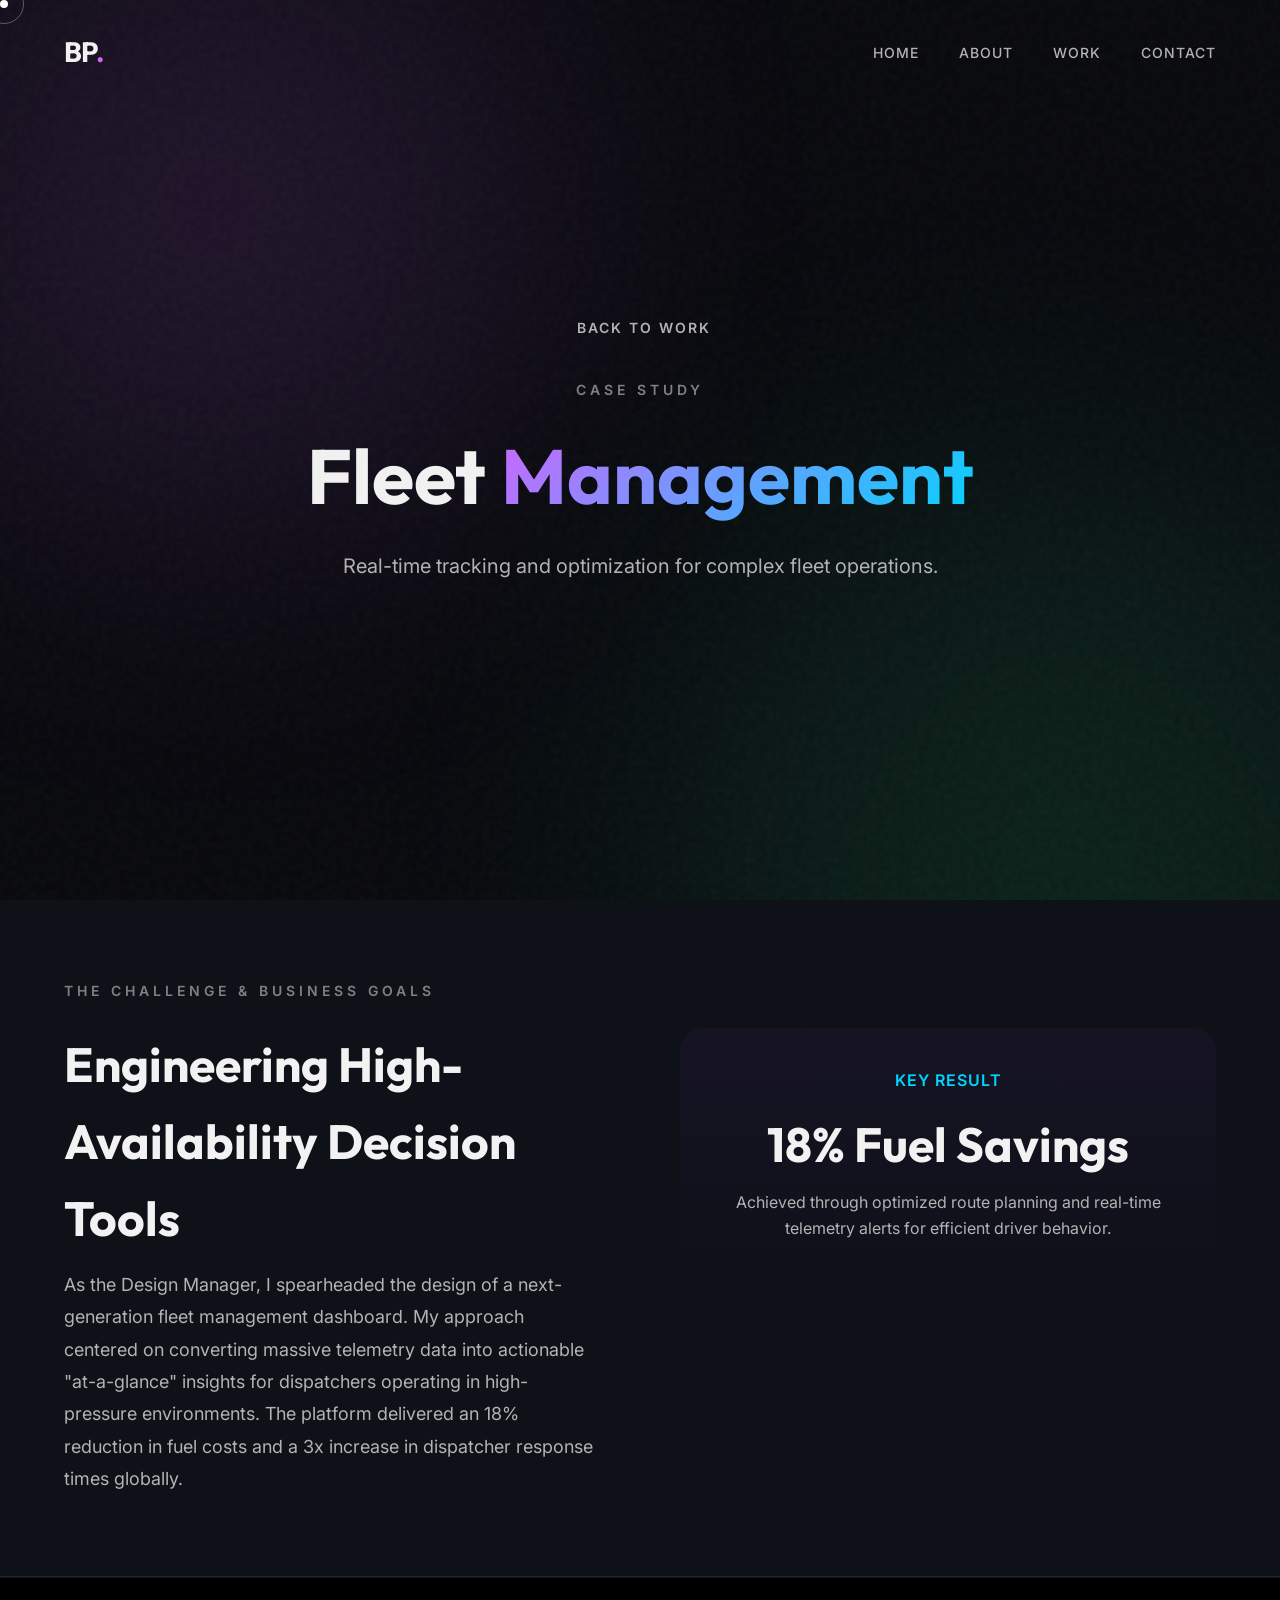
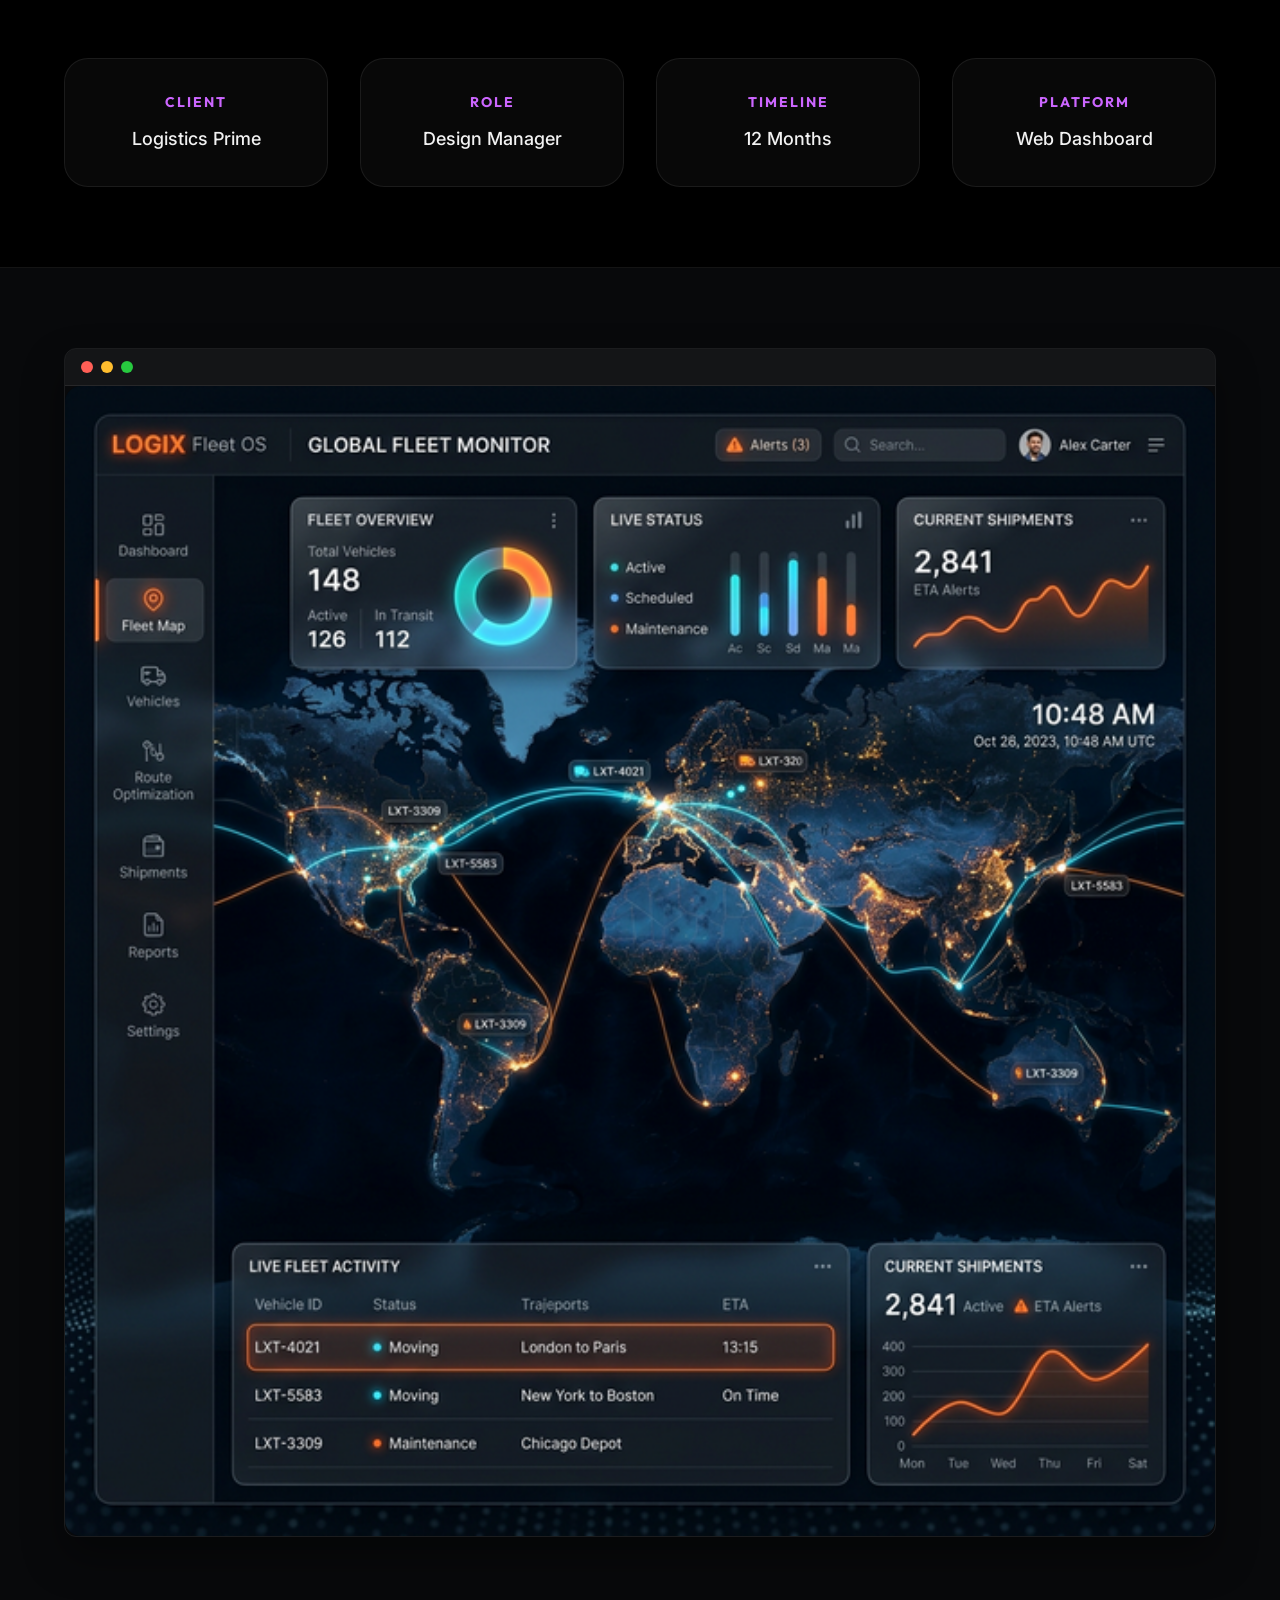
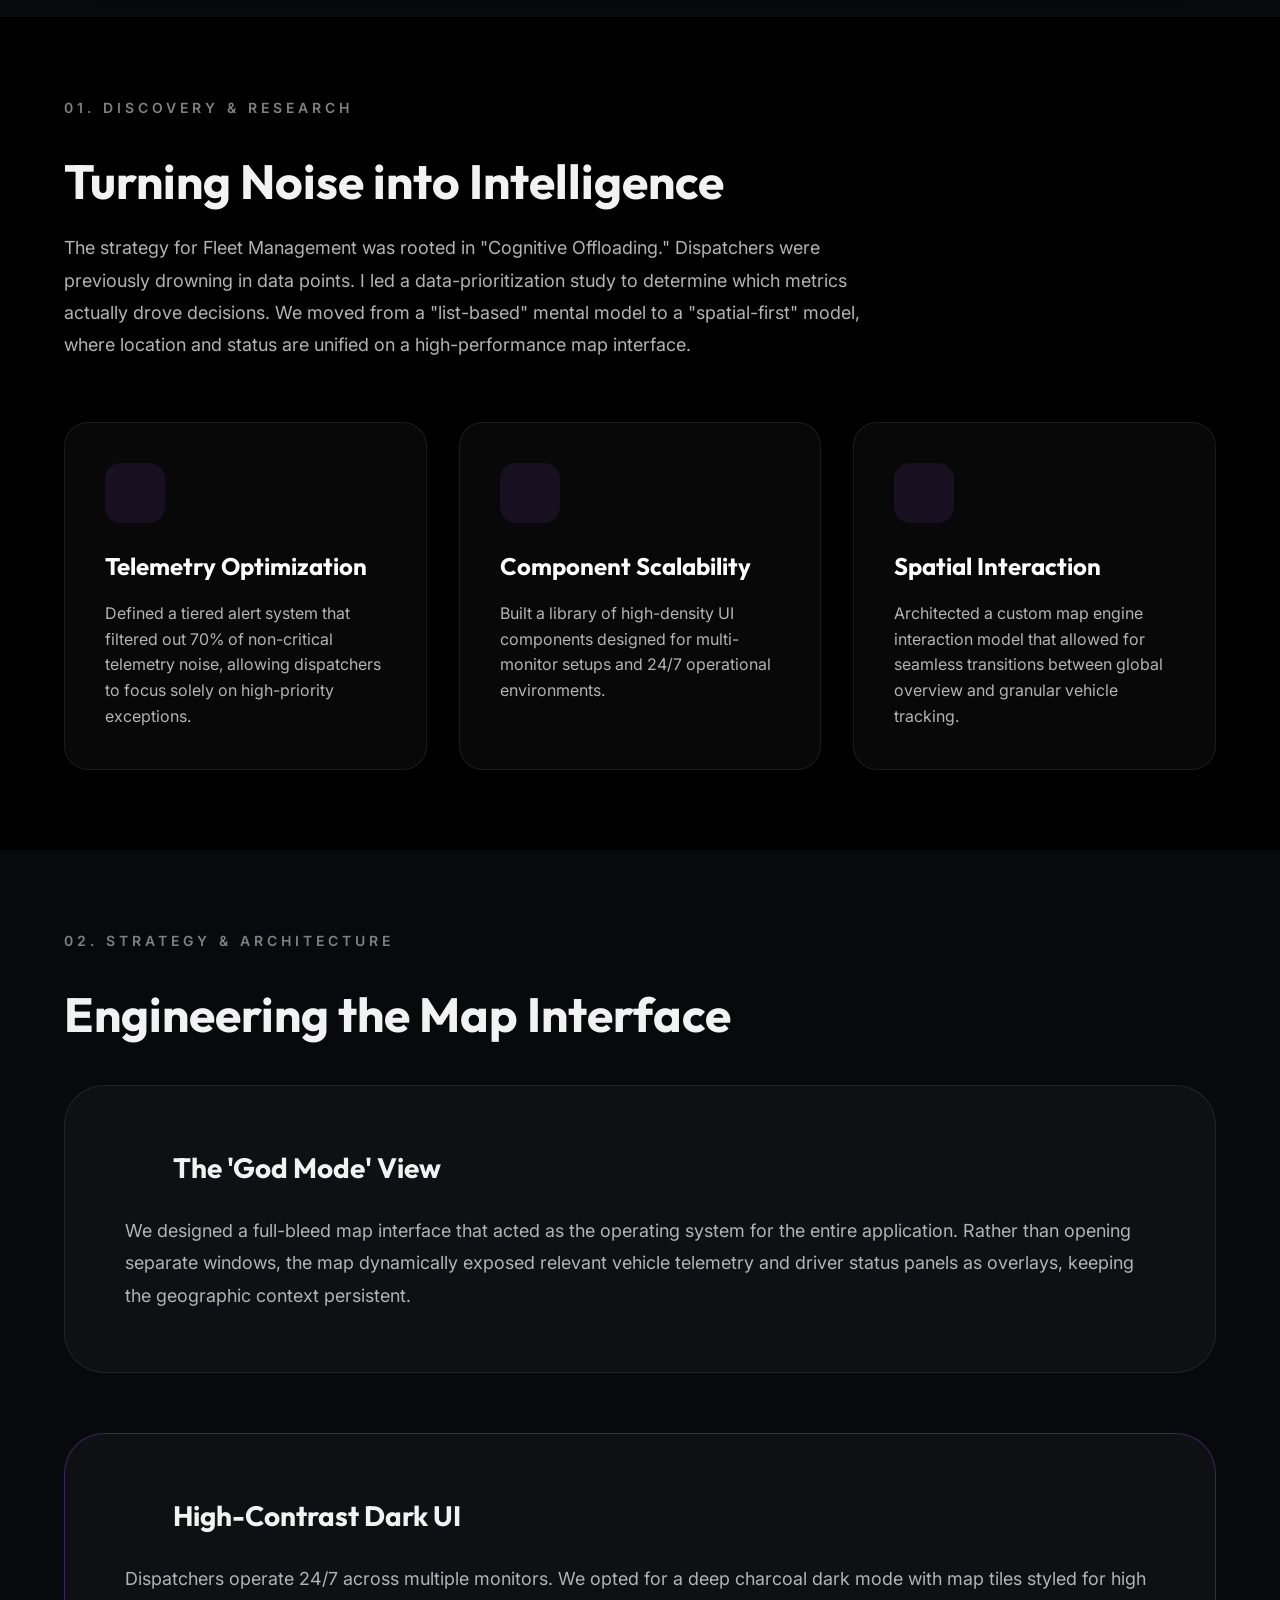
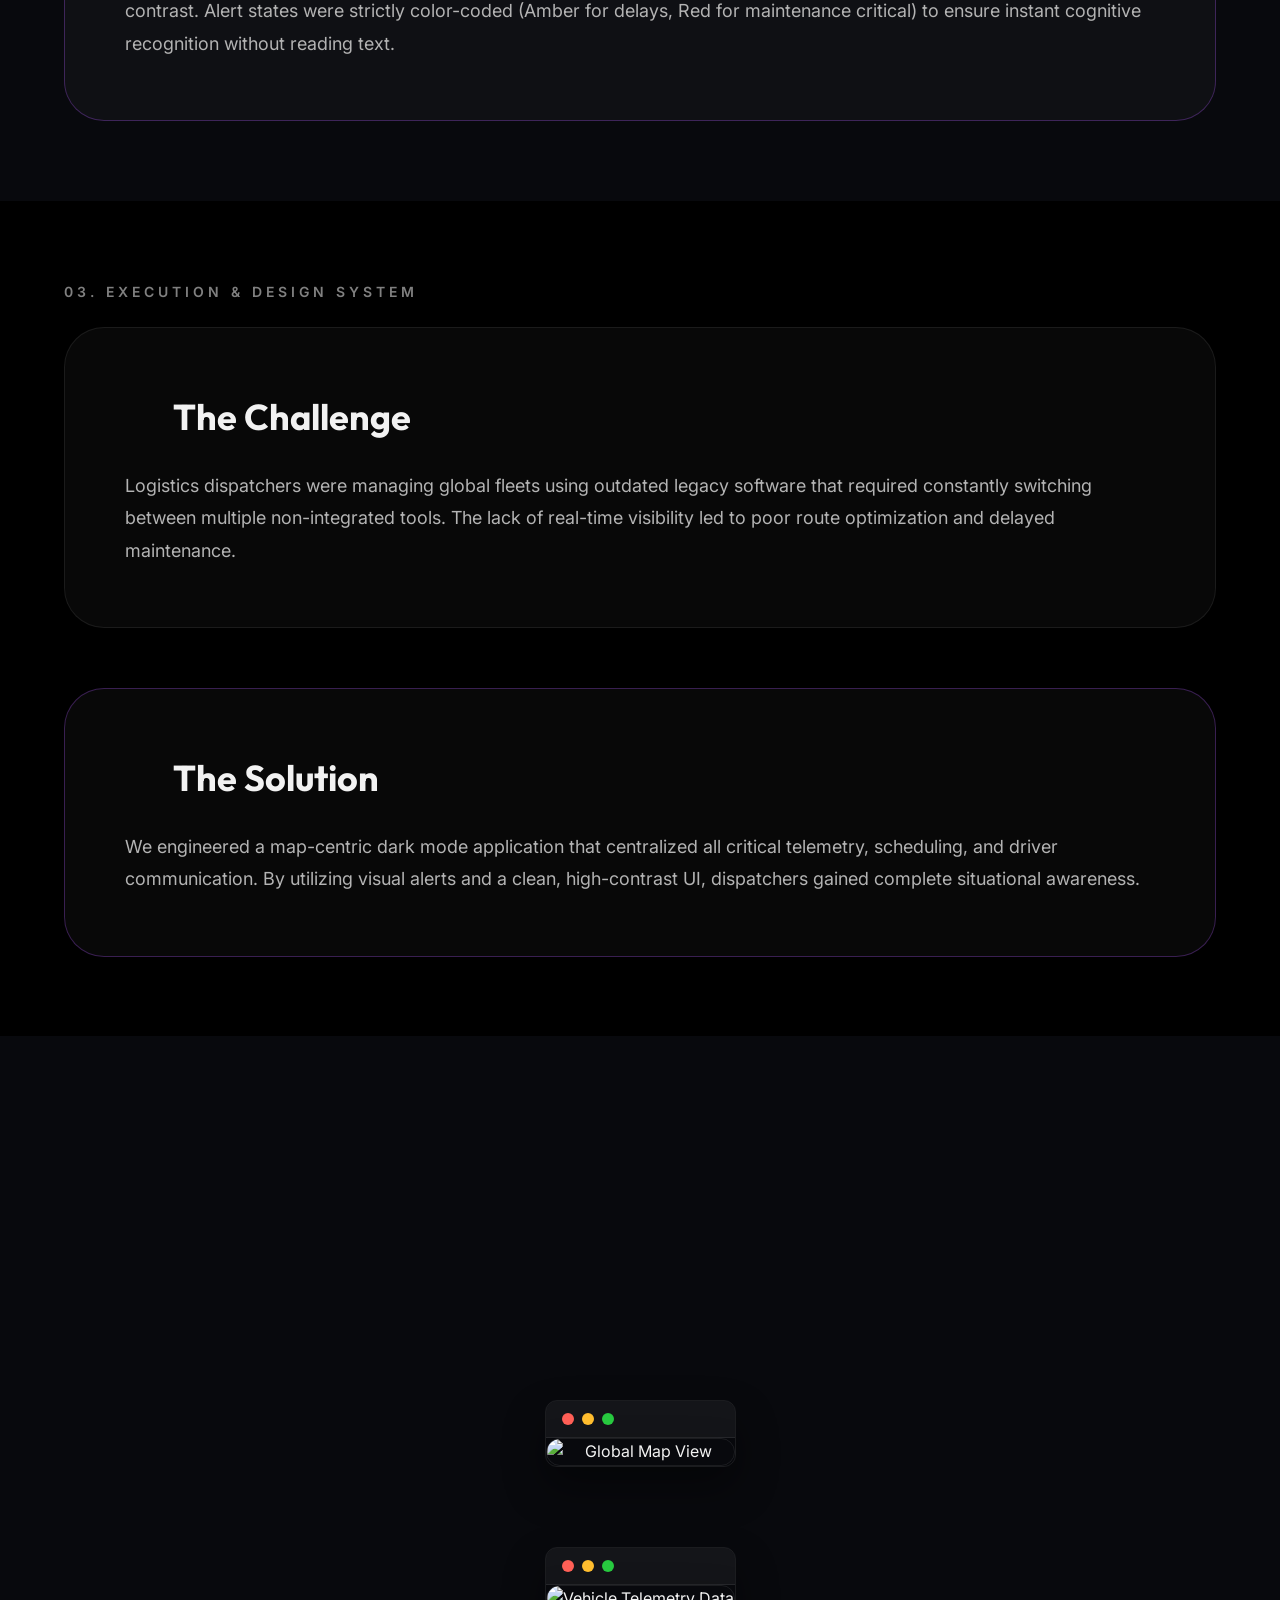
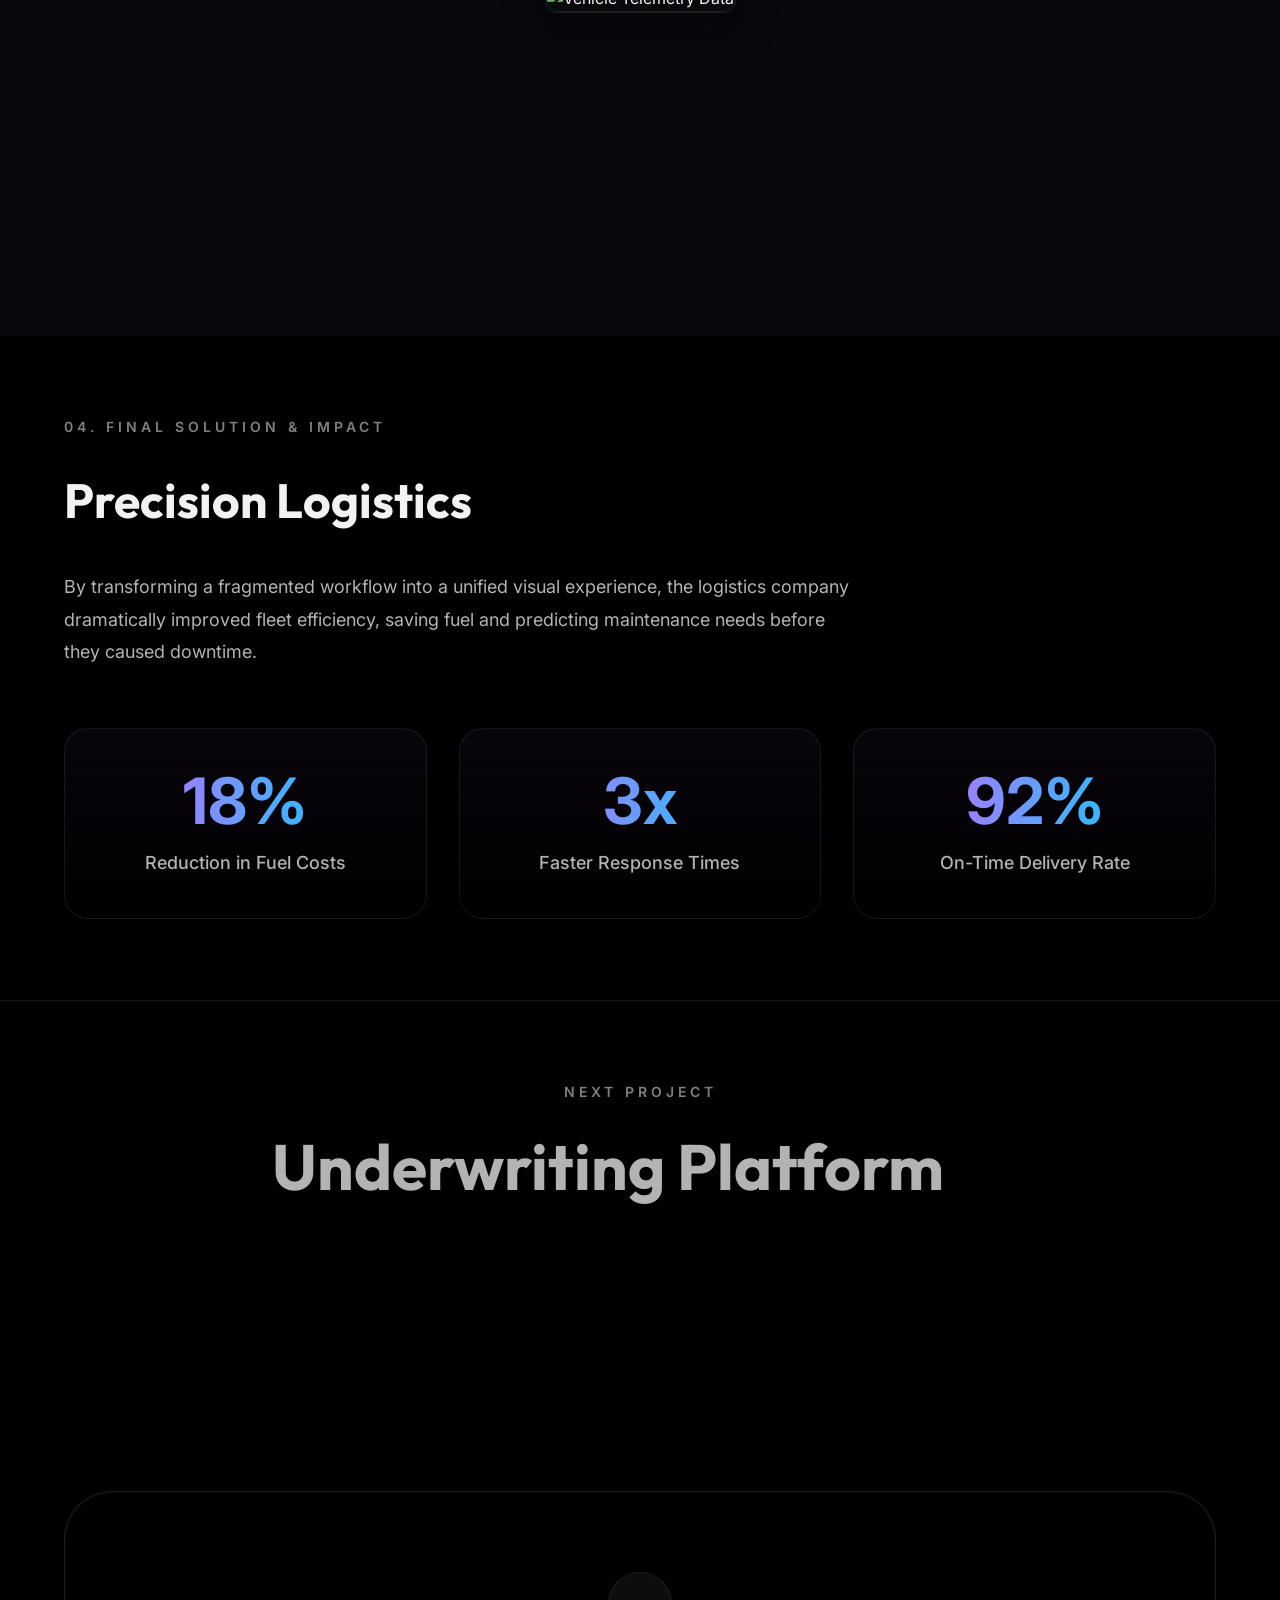
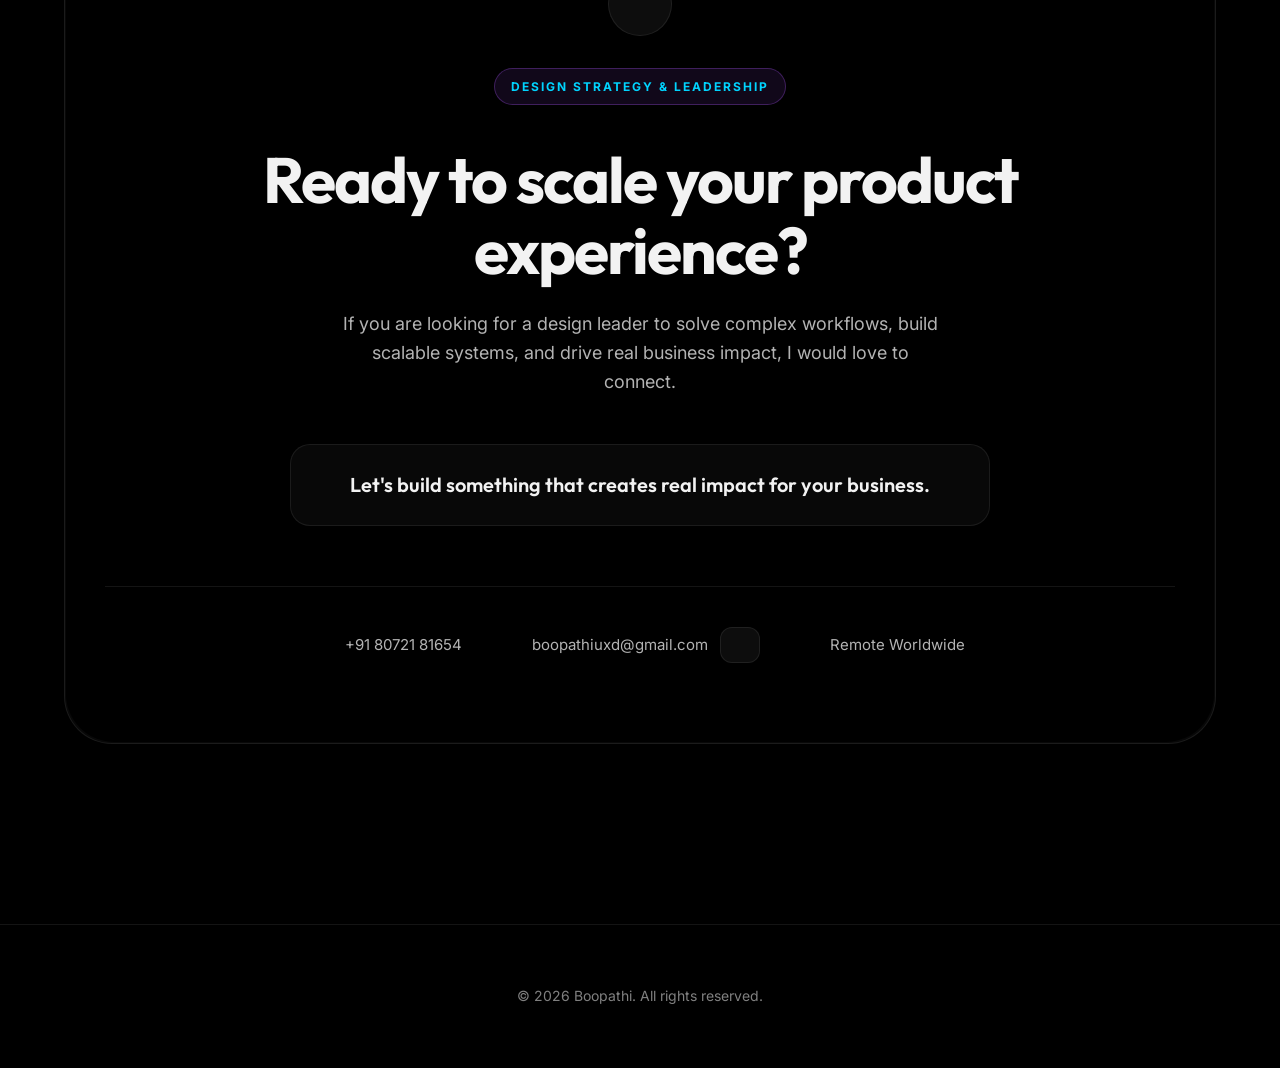
==== commit 06c676ab: "Elevate case studies for Design Manager role - Updated project role to "Design Manager" across all c" ====
--- a/project-fleet.html
+++ b/project-fleet.html
@@ -54,10 +54,10 @@
             <div class="container reveal">
                 <div class="bio-grid" style="grid-template-columns: 1fr 1fr; gap: 80px; align-items: start;">
                     <div>
-                        <span class="tagline mb-24">Executive Summary</span>
+                        <span class="tagline mb-24">The Challenge & Business Goals</span>
                         <h2 class="section-title outfit">Engineering High-Availability Decision Tools</h2>
                         <p style="font-size: 18px; color: hsl(var(--text-muted)); line-height: 1.8;">
-                            As the UX Strategy Lead, I spearheaded the design of a next-generation fleet management dashboard. My approach centered on converting massive telemetry data into actionable "at-a-glance" insights for dispatchers operating in high-pressure environments. The platform delivered an 18% reduction in fuel costs and a 3x increase in dispatcher response times globally.
+                            As the Design Manager, I spearheaded the design of a next-generation fleet management dashboard. My approach centered on converting massive telemetry data into actionable "at-a-glance" insights for dispatchers operating in high-pressure environments. The platform delivered an 18% reduction in fuel costs and a 3x increase in dispatcher response times globally.
                         </p>
                     </div>
                     <div class="metric-card" style="margin-top: 48px; border: 1px solid var(--secondary-neon);">
@@ -81,7 +81,7 @@
                     <div class="meta-item text-center">
                         <i data-lucide="user" style="color: hsl(var(--primary-neon)); margin-bottom: 16px;"></i>
                         <h4>Role</h4>
-                        <p style="font-size: 18px; font-weight: 500;">UX Strategy Lead</p>
+                        <p style="font-size: 18px; font-weight: 500;">Design Manager</p>
                     </div>
                     <div class="meta-item text-center">
                         <i data-lucide="calendar" style="color: hsl(var(--primary-neon)); margin-bottom: 16px;"></i>
@@ -100,9 +100,16 @@
         <!-- Project Mockup Hero -->
         <section class="project-mockup-hero section-padding">
             <div class="container reveal">
-                <div class="mockup-wrapper tilt-card">
-                    <img src="assets/fleet_mockup.png" alt="Fleet Management Dashboard Mockup" class="mockup-img">
-                </div>
+                <div class="browser-mockup tilt-card">
+                        <div class="browser-header">
+                            <span class="browser-dot"></span>
+                            <span class="browser-dot"></span>
+                            <span class="browser-dot"></span>
+                        </div>
+                        <div class="browser-content">
+                            <img src="assets/fleet_mockup.png" alt="Fleet Management Dashboard Mockup" class="mockup-img">
+                        </div>
+                    </div>
             </div>
         </section>
 
@@ -110,7 +117,7 @@
         <section class="project-details section-padding" style="background: black;">
             <div class="container reveal">
                 <div class="mb-40">
-                    <span class="tagline mb-24">01. Strategy & Research</span>
+                    <span class="tagline mb-24">01. Discovery & Research</span>
                     <h2 class="section-title outfit">Turning Noise into Intelligence</h2>
                     <p style="font-size: 18px; color: hsl(var(--text-muted)); line-height: 1.8; max-width: 800px;">
                         The strategy for Fleet Management was rooted in "Cognitive Offloading." Dispatchers were previously drowning in data points. I led a data-prioritization study to determine which metrics actually drove decisions. We moved from a "list-based" mental model to a "spatial-first" model, where location and status are unified on a high-performance map interface.
@@ -146,7 +153,7 @@
         <!-- Design Process -->
         <section class="project-details section-padding">
             <div class="container reveal">
-                <span class="tagline mb-24">02. Design Process</span>
+                <span class="tagline mb-24">02. Strategy & Architecture</span>
                 <h2 class="section-title outfit mb-40">Engineering the Map Interface</h2>
 
                 <div class="detail-block">
@@ -178,6 +185,7 @@
         <!-- The Problem & Solution -->
         <section class="project-details section-padding" style="background: black;">
             <div class="container reveal">
+                <span class="tagline mb-24">03. Execution & Design System</span>
                 <div class="detail-block">
                     <div style="display: flex; gap: 16px; align-items: center; margin-bottom: 24px;">
                         <i data-lucide="alert-circle"
@@ -210,13 +218,27 @@
         <section class="project-hero hero-fullscreen section-padding">
             <div class="container reveal">
                 <div class="gallery-grid" style="gap: 80px;">
-                    <div class="mockup-wrapper">
-                        <img src="https://images.unsplash.com/photo-1519003722824-194d4455a60c?auto=format&fit=crop&q=80&w=2075"
+                    <div class="browser-mockup">
+                        <div class="browser-header">
+                            <span class="browser-dot"></span>
+                            <span class="browser-dot"></span>
+                            <span class="browser-dot"></span>
+                        </div>
+                        <div class="browser-content">
+                            <img src="https://images.unsplash.com/photo-1519003722824-194d4455a60c?auto=format&fit=crop&q=80&w=2075"
                             alt="Global Map View" class="mockup-img">
-                    </div>
-                    <div class="mockup-wrapper">
-                        <img src="https://images.unsplash.com/photo-1581404490987-1e5f8490a2a1?auto=format&fit=crop&q=80&w=2070"
+                        </div>
+                    </div>
+                    <div class="browser-mockup">
+                        <div class="browser-header">
+                            <span class="browser-dot"></span>
+                            <span class="browser-dot"></span>
+                            <span class="browser-dot"></span>
+                        </div>
+                        <div class="browser-content">
+                            <img src="https://images.unsplash.com/photo-1581404490987-1e5f8490a2a1?auto=format&fit=crop&q=80&w=2070"
                             alt="Vehicle Telemetry Data" class="mockup-img">
+                        </div>
                     </div>
                 </div>
             </div>
@@ -225,7 +247,7 @@
         <!-- Outcomes & Impact -->
         <section class="project-details section-padding" style="background: black;">
             <div class="container reveal">
-                <span class="tagline mb-24">03. Outcomes & Impact</span>
+                <span class="tagline mb-24">04. Final Solution & Impact</span>
                 <h2 class="section-title outfit mb-40">Precision Logistics</h2>
                 <p style="font-size: 18px; color: hsl(var(--text-muted)); line-height: 1.8; max-width: 800px;">
                     By transforming a fragmented workflow into a unified visual experience, the logistics company
--- a/style.css
+++ b/style.css
@@ -1416,4 +1416,16 @@
 
 .mb-48 {
     margin-bottom: 48px;
-}+}
+/* Device Mockups */
+.browser-mockup { background: var(--bg-card); border: 1px solid var(--glass-border); border-radius: 12px; overflow: hidden; box-shadow: 0 20px 40px rgba(0,0,0,0.4); width: 100%; }
+.browser-header { background: rgba(255,255,255,0.05); padding: 12px 16px; display: flex; gap: 8px; border-bottom: 1px solid var(--glass-border); }
+.browser-dot { width: 12px; height: 12px; border-radius: 50%; background: #4A4A4A; }
+.browser-dot:nth-child(1) { background: #FF5F56; }
+.browser-dot:nth-child(2) { background: #FFBD2E; }
+.browser-dot:nth-child(3) { background: #27C93F; }
+.browser-content img { width: 100%; height: auto; display: block; }
+
+.mobile-mockup { background: #000; border: 8px solid #222; border-radius: 40px; overflow: hidden; position: relative; box-shadow: 0 20px 40px rgba(0,0,0,0.4); max-width: 375px; margin: 0 auto; }
+.mobile-notch { position: absolute; top: 0; left: 50%; transform: translateX(-50%); width: 120px; height: 25px; background: #222; border-bottom-left-radius: 16px; border-bottom-right-radius: 16px; z-index: 10; }
+.mobile-content img { width: 100%; height: auto; display: block; }
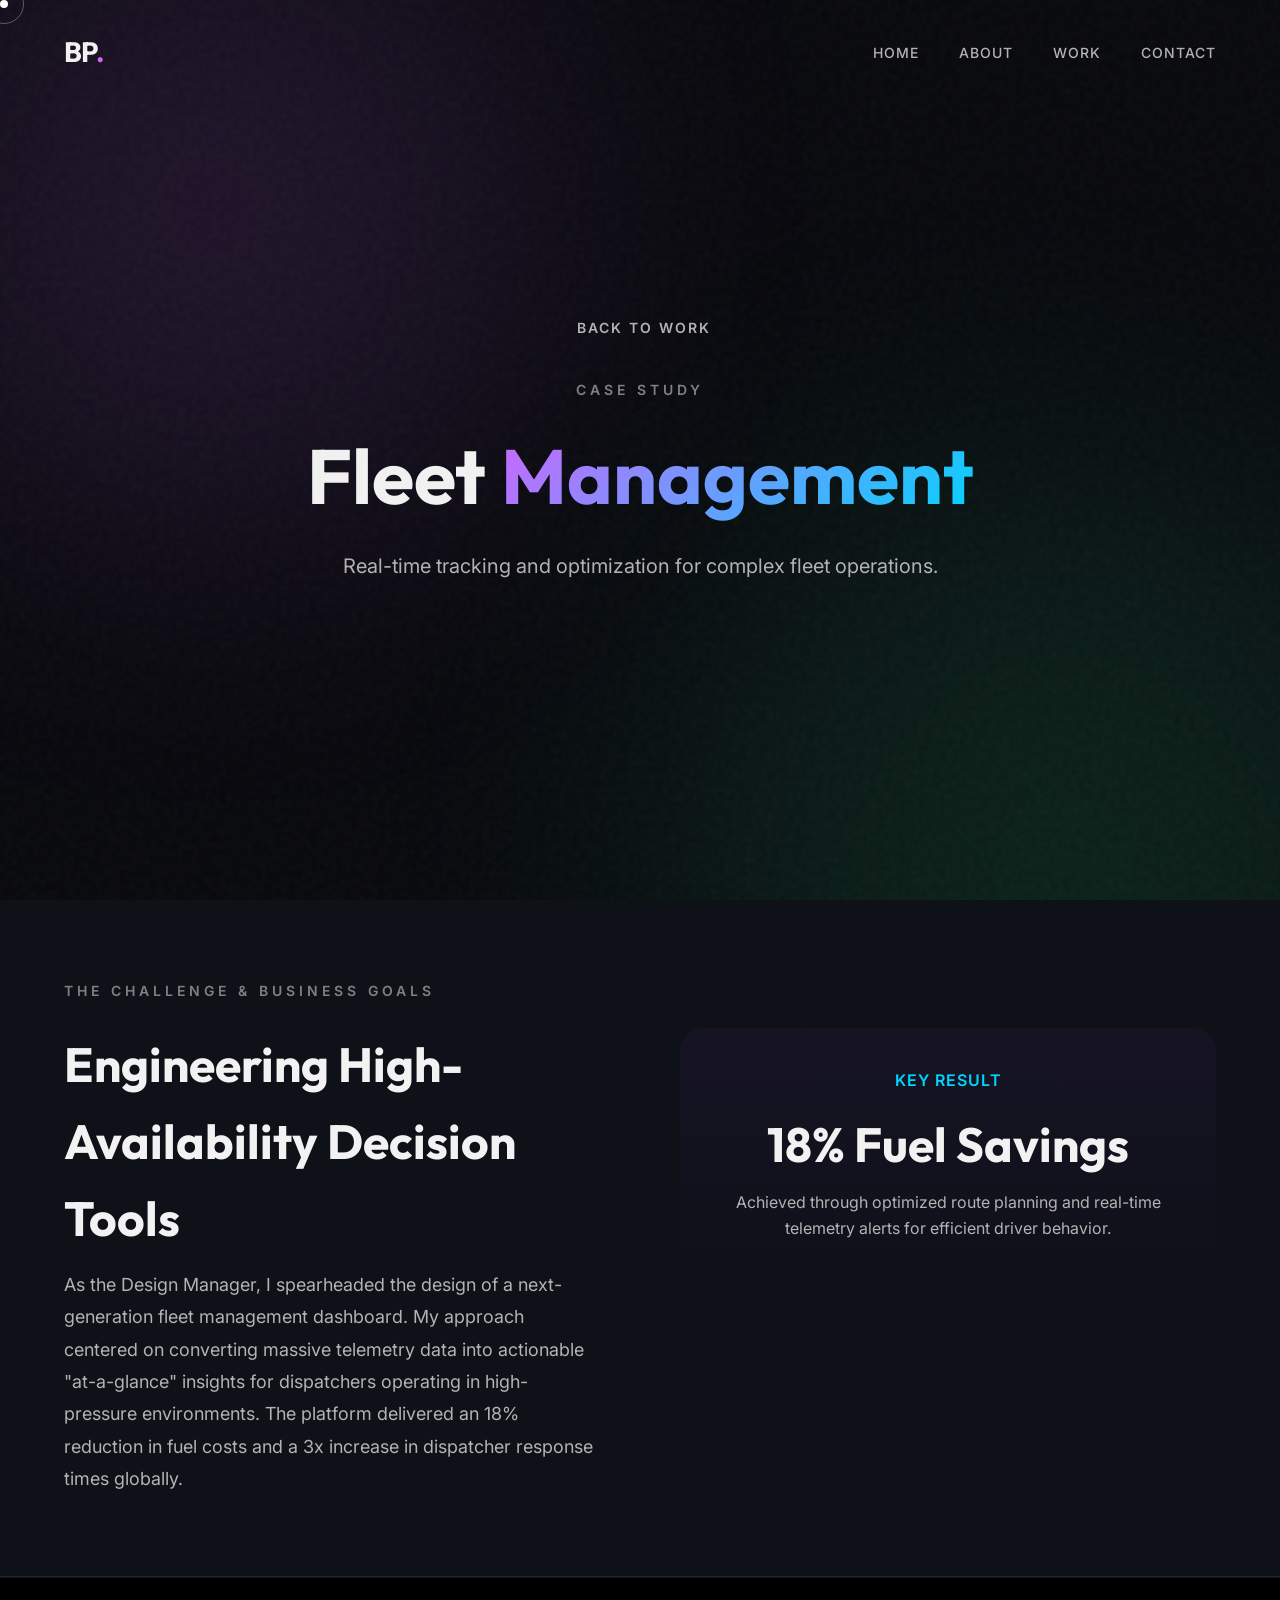
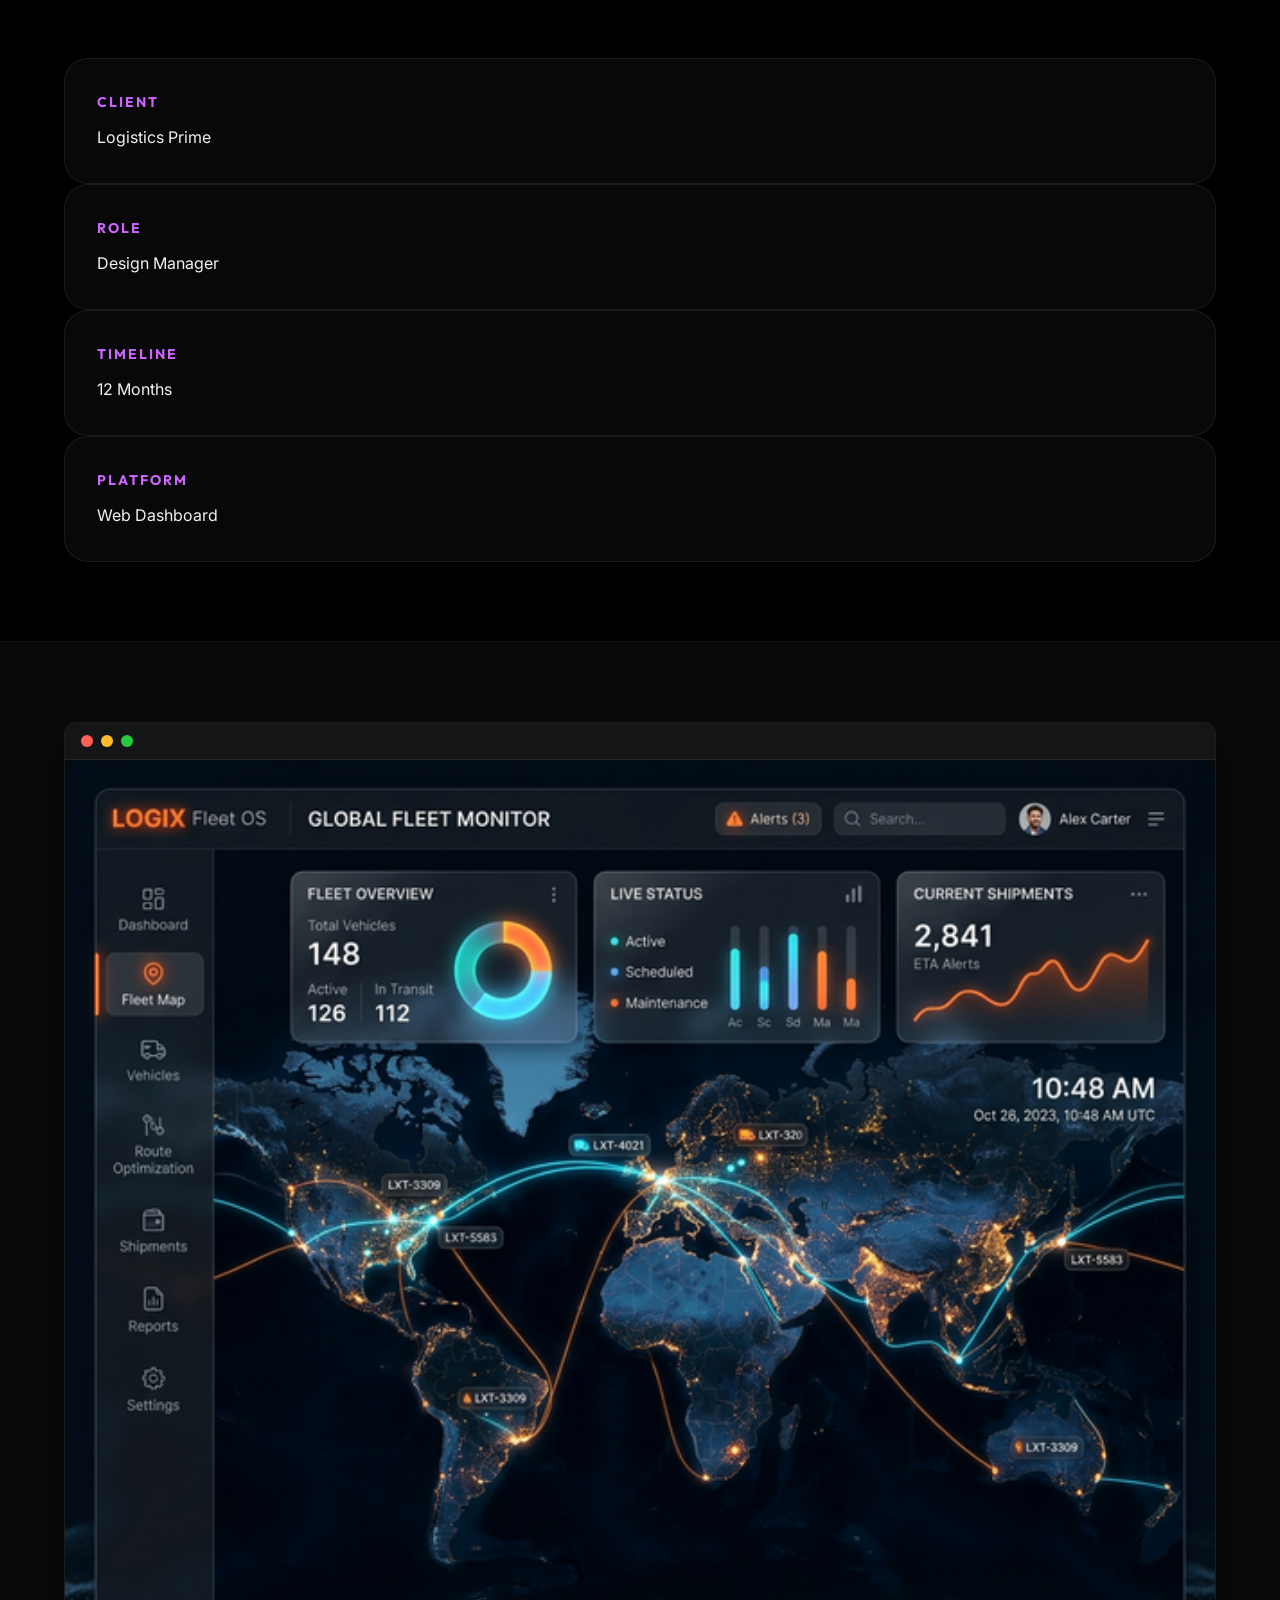
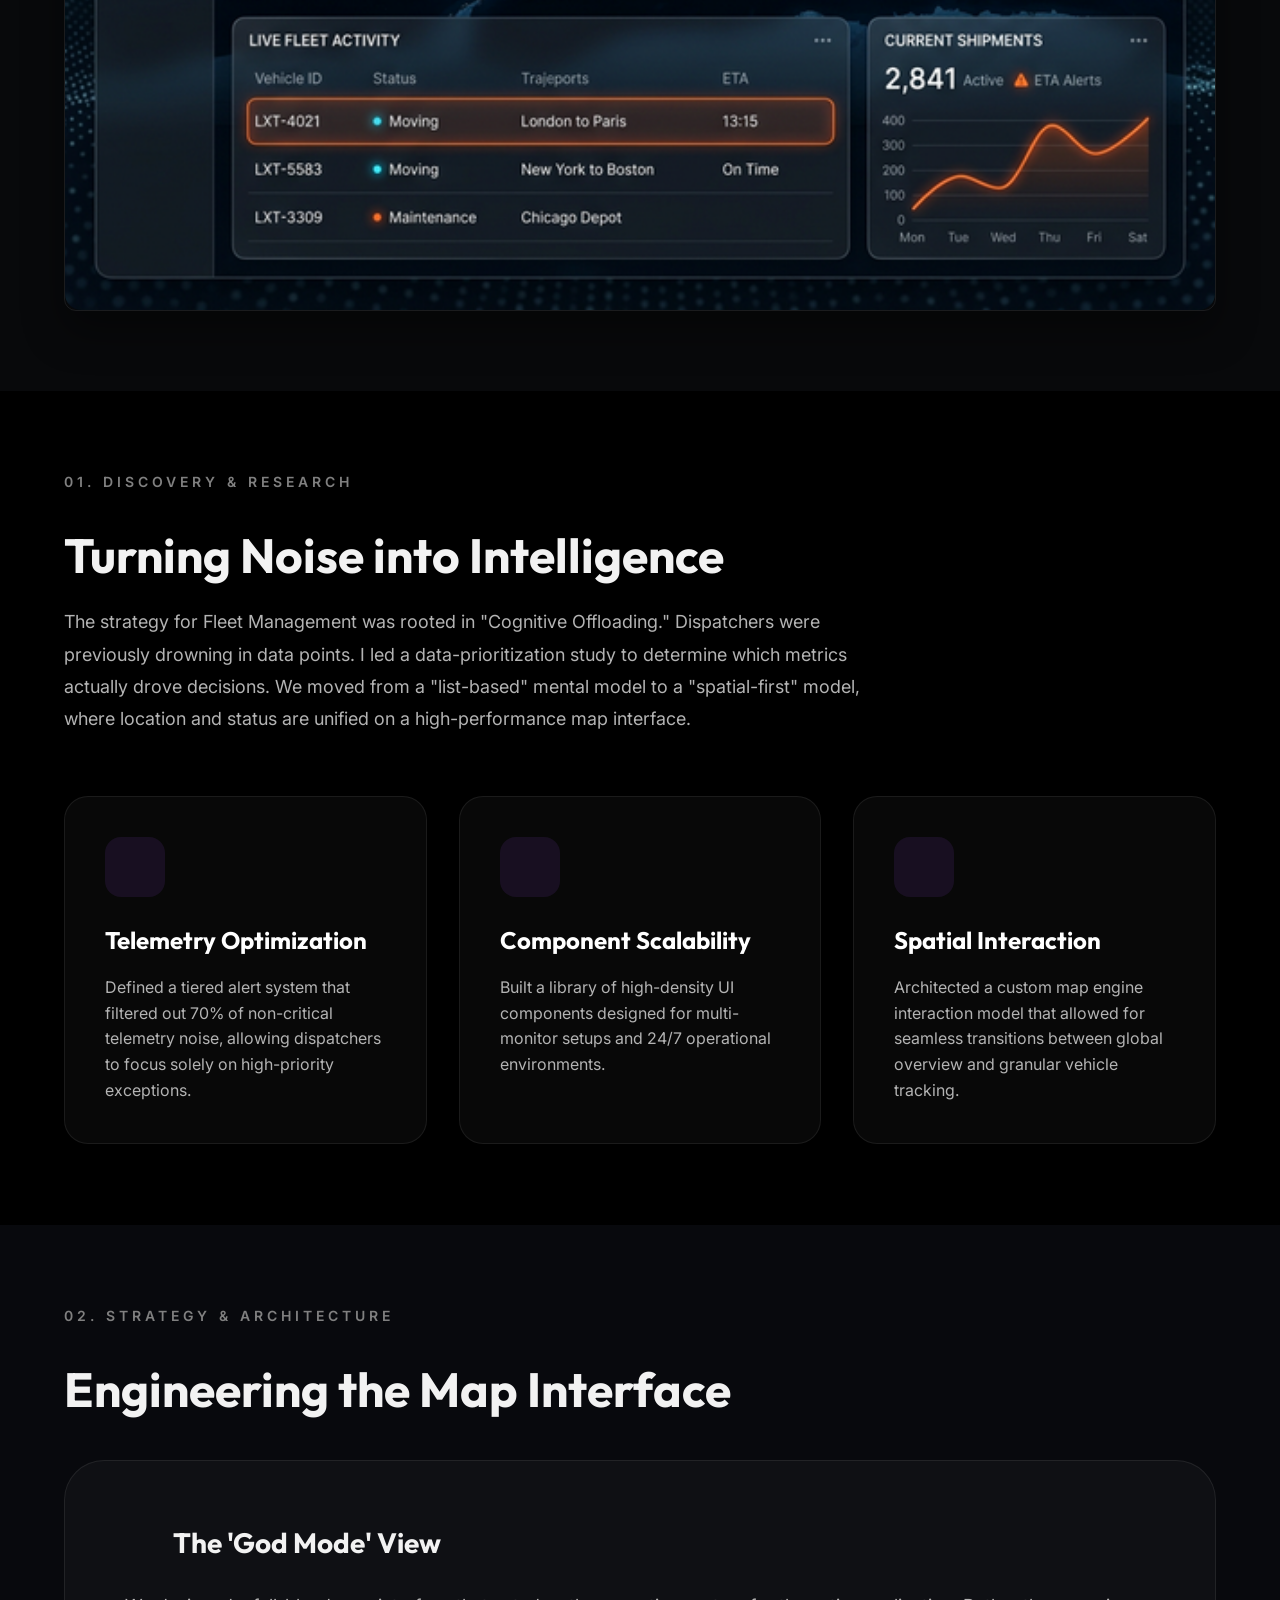
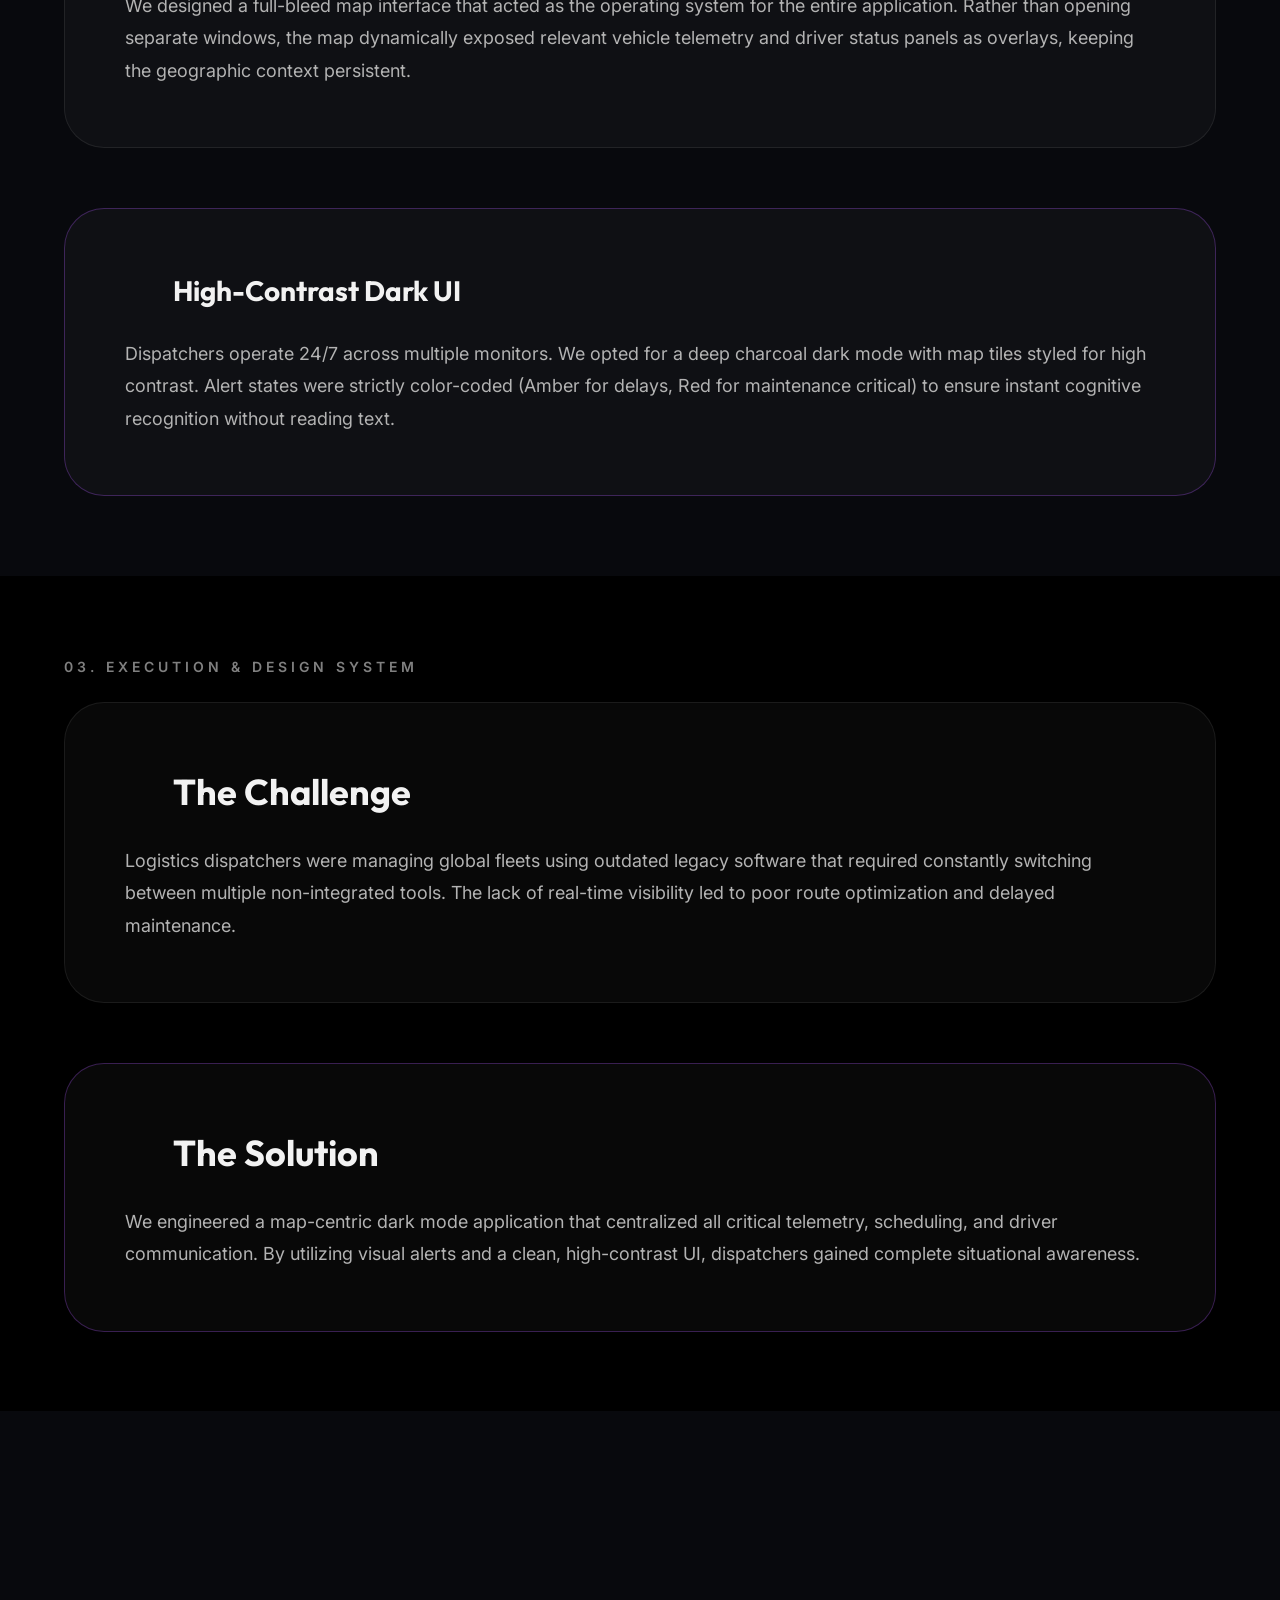
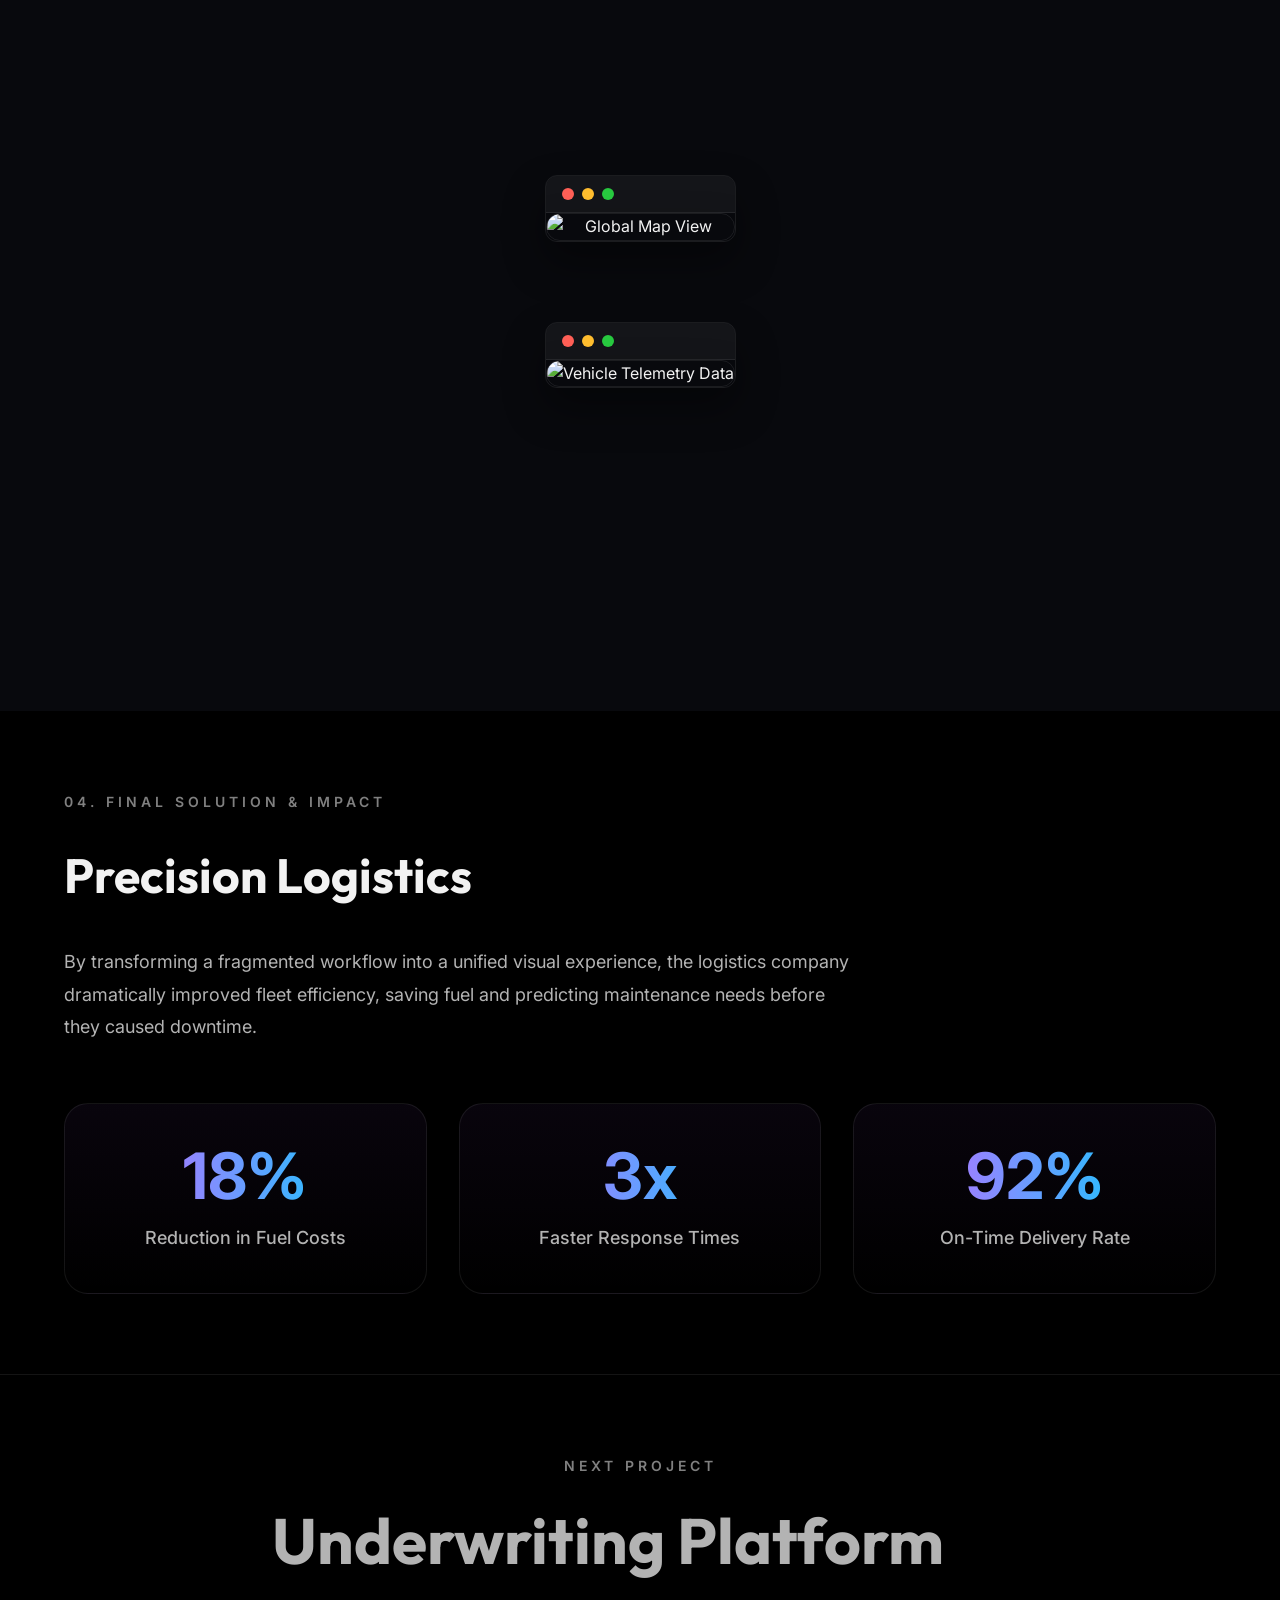
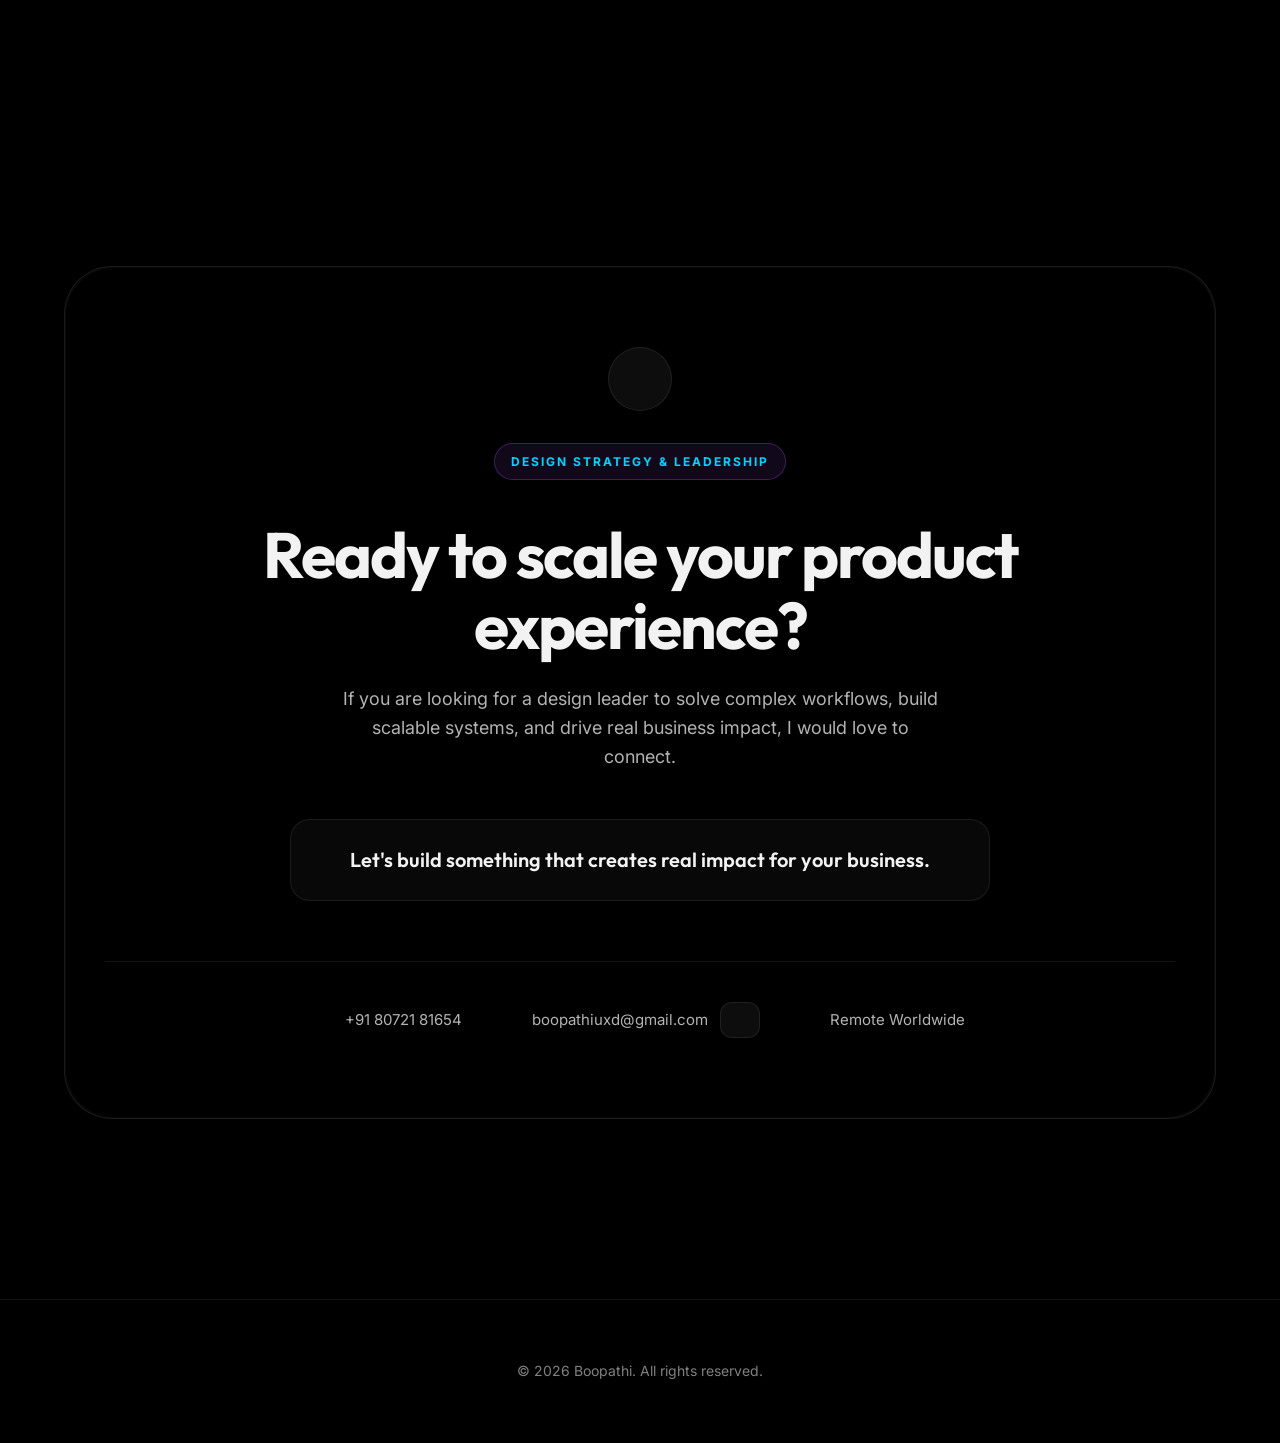
==== commit c5d0a131: "Enhance performance and standardize metadata grids in portfolio detailed pages" ====
--- a/project-fleet.html
+++ b/project-fleet.html
@@ -72,26 +72,22 @@
         <!-- Project Overview Data -->
         <section id="overview" class="project-meta-container section-padding">
             <div class="container reveal">
-                <div class="meta-grid">
-                    <div class="meta-item text-center">
-                        <i data-lucide="building" style="color: hsl(var(--primary-neon)); margin-bottom: 16px;"></i>
+                <div class="case-meta-grid fade-in delay-100">
+                    <div class="meta-item">
                         <h4>Client</h4>
-                        <p style="font-size: 18px; font-weight: 500;">Logistics Prime</p>
-                    </div>
-                    <div class="meta-item text-center">
-                        <i data-lucide="user" style="color: hsl(var(--primary-neon)); margin-bottom: 16px;"></i>
+                        <p>Logistics Prime</p>
+                    </div>
+                    <div class="meta-item">
                         <h4>Role</h4>
-                        <p style="font-size: 18px; font-weight: 500;">Design Manager</p>
-                    </div>
-                    <div class="meta-item text-center">
-                        <i data-lucide="calendar" style="color: hsl(var(--primary-neon)); margin-bottom: 16px;"></i>
+                        <p>Design Manager</p>
+                    </div>
+                    <div class="meta-item">
                         <h4>Timeline</h4>
-                        <p style="font-size: 18px; font-weight: 500;">12 Months</p>
-                    </div>
-                    <div class="meta-item text-center">
-                        <i data-lucide="monitor" style="color: hsl(var(--primary-neon)); margin-bottom: 16px;"></i>
+                        <p>12 Months</p>
+                    </div>
+                    <div class="meta-item">
                         <h4>Platform</h4>
-                        <p style="font-size: 18px; font-weight: 500;">Web Dashboard</p>
+                        <p>Web Dashboard</p>
                     </div>
                 </div>
             </div>
@@ -107,7 +103,7 @@
                             <span class="browser-dot"></span>
                         </div>
                         <div class="browser-content">
-                            <img src="assets/fleet_mockup.png" alt="Fleet Management Dashboard Mockup" class="mockup-img">
+                            <img src="assets/fleet_mockup.png" alt="Fleet Management Dashboard Mockup" class="mockup-img" loading="lazy" decoding="async">
                         </div>
                     </div>
             </div>
@@ -226,7 +222,7 @@
                         </div>
                         <div class="browser-content">
                             <img src="https://images.unsplash.com/photo-1519003722824-194d4455a60c?auto=format&fit=crop&q=80&w=2075"
-                            alt="Global Map View" class="mockup-img">
+                            alt="Global Map View" class="mockup-img" loading="lazy" decoding="async">
                         </div>
                     </div>
                     <div class="browser-mockup">
@@ -237,7 +233,7 @@
                         </div>
                         <div class="browser-content">
                             <img src="https://images.unsplash.com/photo-1581404490987-1e5f8490a2a1?auto=format&fit=crop&q=80&w=2070"
-                            alt="Vehicle Telemetry Data" class="mockup-img">
+                            alt="Vehicle Telemetry Data" class="mockup-img" loading="lazy" decoding="async">
                         </div>
                     </div>
                 </div>
@@ -327,8 +323,8 @@
         </div>
     </footer>
 
-    <script src="script.js"></script>
-    <script>
+    <script src="script.js" defer></script>
+    <script defer>
         lucide.createIcons();
     </script>
 </body>
